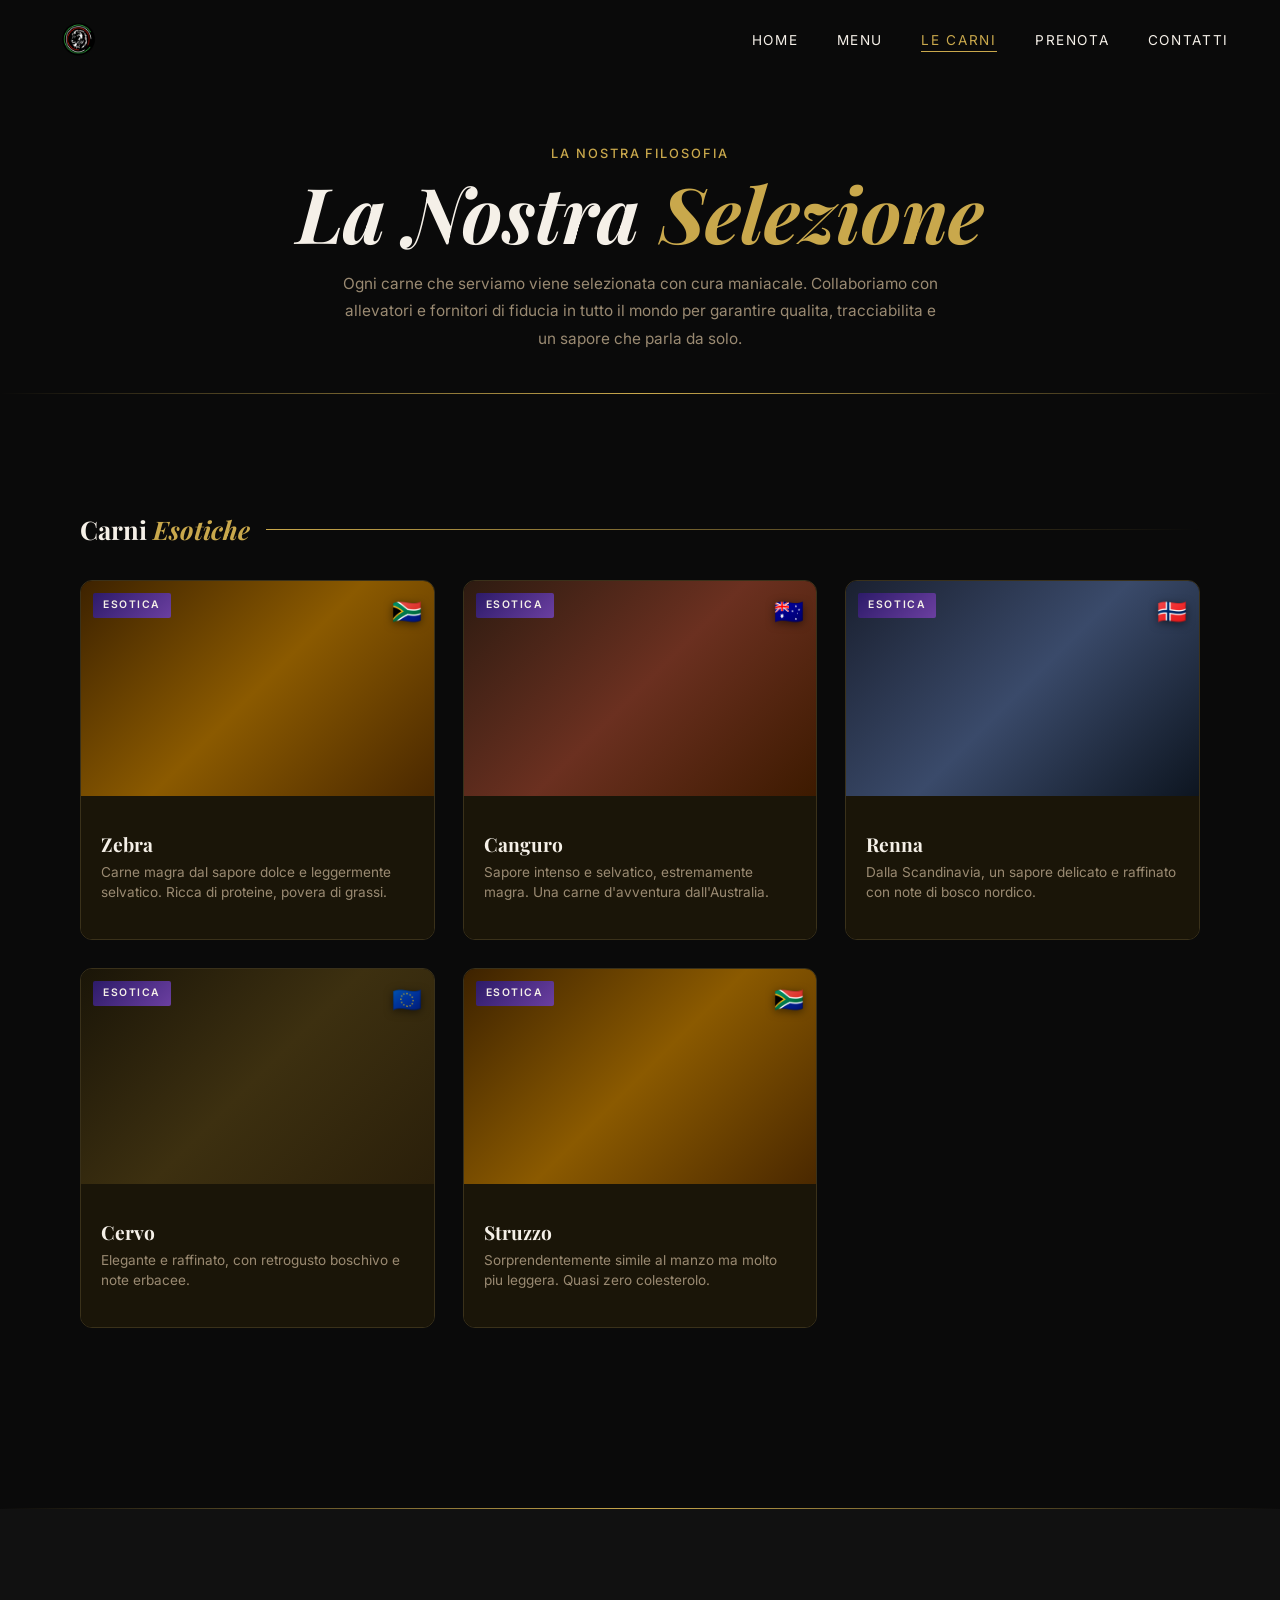
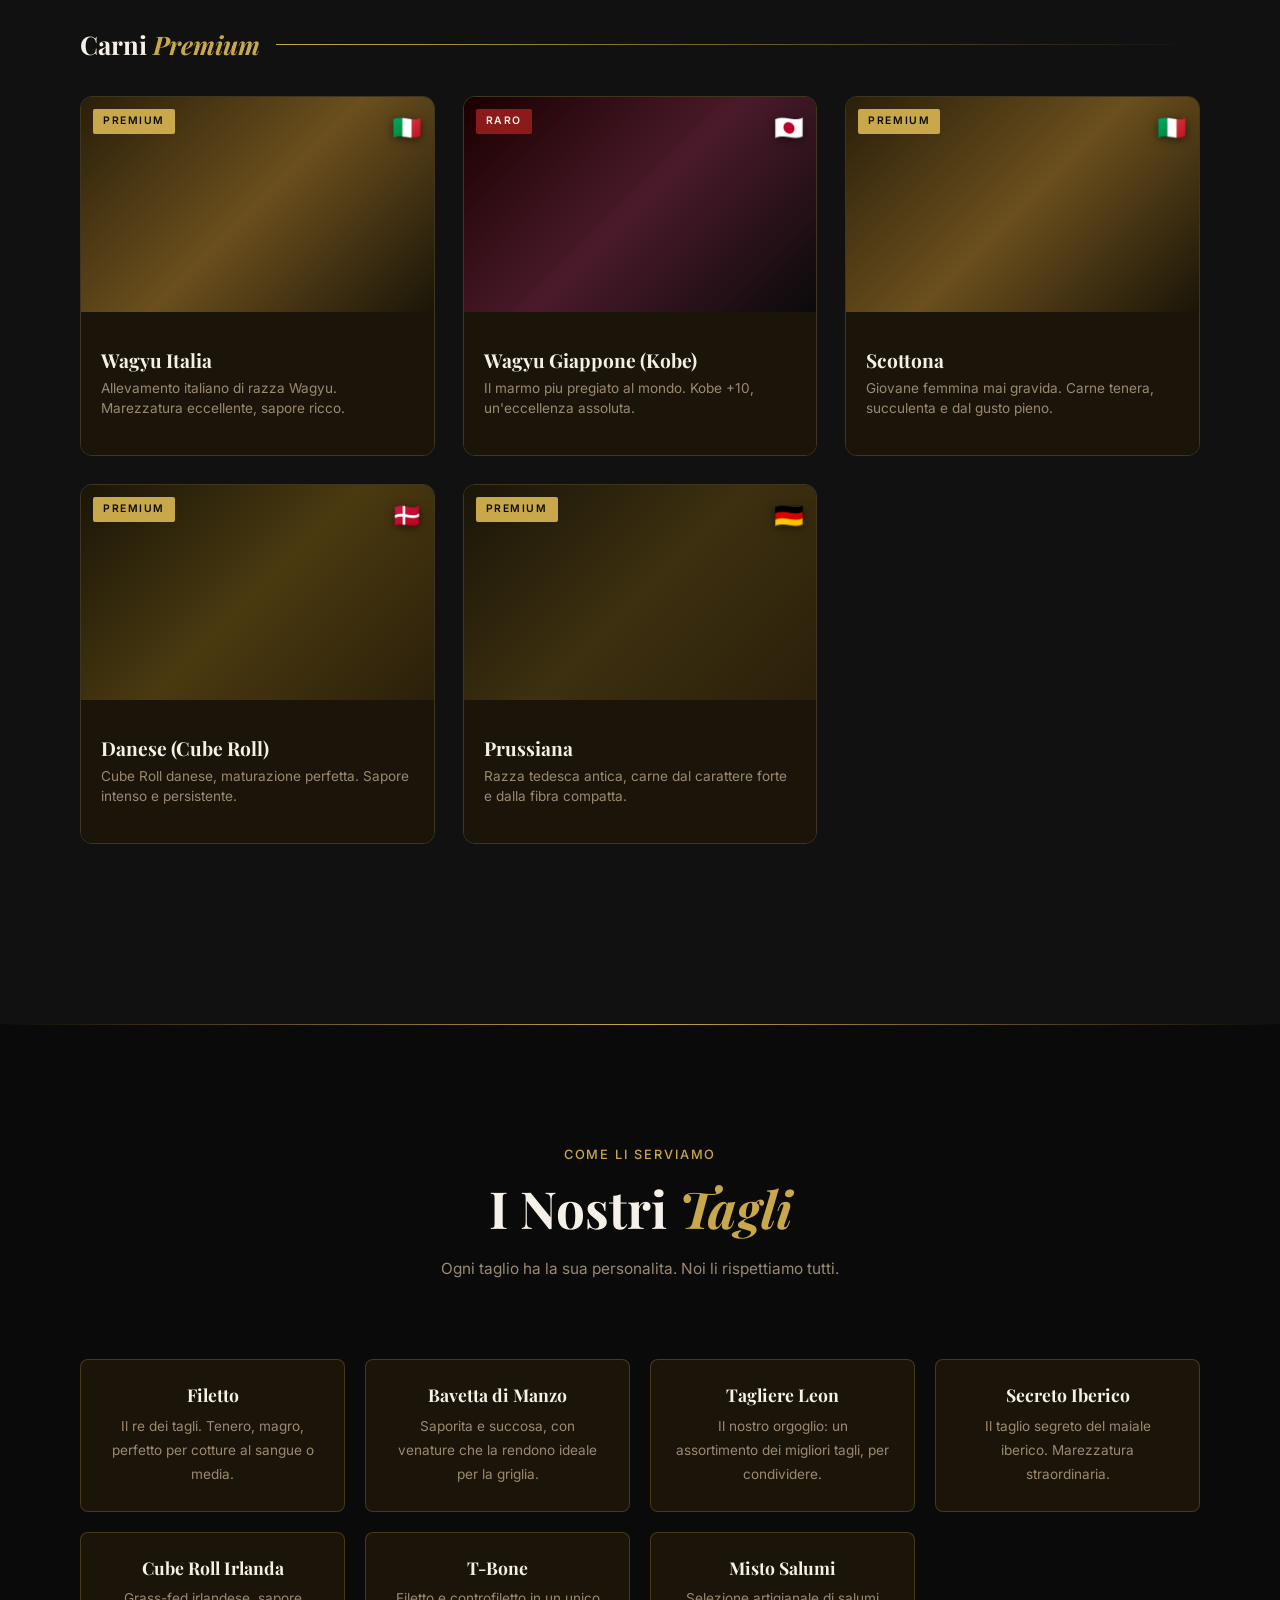
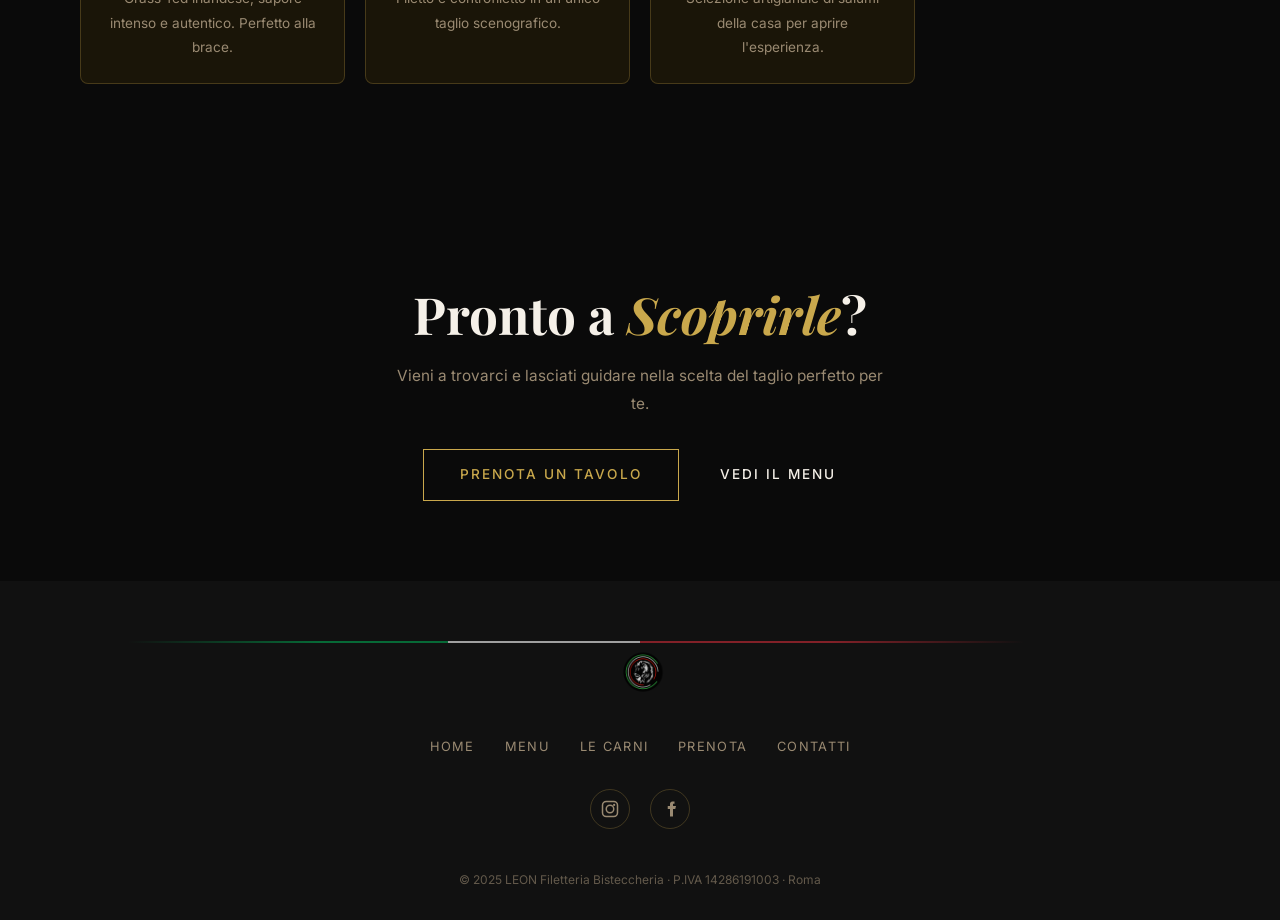
==== carni.html @ a66d1158 "LEON Filetteria Bisteccheria — sito web completo Tre pagine (home, menu, carni) con design cinematog" ====
<!DOCTYPE html>
<html lang="it">
<head>
  <meta charset="UTF-8">
  <meta name="viewport" content="width=device-width, initial-scale=1.0">
  <title>Le Nostre Carni — LEON Filetteria Bisteccheria | Roma</title>
  <meta name="description" content="Scopri la selezione di carni LEON: Wagyu Kobe, Zebra, Renna, Canguro, Cervo, Struzzo e tagli premium da tutto il mondo.">

  <meta property="og:title" content="Le Nostre Carni — LEON Filetteria Bisteccheria">
  <meta property="og:description" content="Carni esotiche e premium selezionate da ogni angolo del mondo. Wagyu, Zebra, Renna, Canguro e molto altro.">
  <meta property="og:type" content="website">

  <link rel="preconnect" href="https://fonts.googleapis.com">
  <link rel="preconnect" href="https://fonts.gstatic.com" crossorigin>
  <link href="https://fonts.googleapis.com/css2?family=Cormorant+Garamond:ital,wght@0,400;0,600;1,400;1,600&family=Inter:wght@300;400;500;600&family=Playfair+Display:ital,wght@0,400;0,700;1,400;1,700&display=swap" rel="stylesheet">

  <link href="https://unpkg.com/aos@2.3.1/dist/aos.css" rel="stylesheet">

  <link rel="stylesheet" href="css/global.css">
  <link rel="stylesheet" href="css/animations.css">
  <link rel="stylesheet" href="css/components.css">
  <link rel="stylesheet" href="css/carni.css">
</head>
<body>

  <!-- ========== NAVBAR ========== -->
  <nav class="navbar scrolled" role="navigation" aria-label="Navigazione principale">
    <div class="navbar-inner">
      <a href="index.html" class="navbar-logo" aria-label="LEON - Torna alla home">
        <img src="assets/logo.png" alt="LEON Filetteria Bisteccheria">
      </a>
      <ul class="nav-links">
        <li><a href="index.html">Home</a></li>
        <li><a href="menu.html">Menu</a></li>
        <li><a href="carni.html" class="active">Le Carni</a></li>
        <li><a href="index.html#prenota">Prenota</a></li>
        <li><a href="index.html#contatti">Contatti</a></li>
      </ul>
      <button class="hamburger" aria-label="Apri menu di navigazione" aria-expanded="false">
        <span></span><span></span><span></span>
      </button>
    </div>
  </nav>

  <div class="mobile-menu" aria-hidden="true">
    <a href="index.html">Home</a>
    <a href="menu.html">Menu</a>
    <a href="carni.html">Le Carni</a>
    <a href="index.html#prenota">Prenota</a>
    <a href="index.html#contatti">Contatti</a>
  </div>

  <!-- ========== HERO CARNI ========== -->
  <div class="carni-hero">
    <div class="embers-container" aria-hidden="true"></div>
    <div class="container" style="position: relative; z-index: 1;">
      <span class="label-upper" data-aos="fade-up">La nostra filosofia</span>
      <h1 data-aos="fade-up" data-aos-delay="100">La Nostra <em class="text-gold">Selezione</em></h1>
      <p data-aos="fade-up" data-aos-delay="200">
        Ogni carne che serviamo viene selezionata con cura maniacale.
        Collaboriamo con allevatori e fornitori di fiducia in tutto il mondo
        per garantire qualita, tracciabilita e un sapore che parla da solo.
      </p>
    </div>
  </div>

  <div class="separator"></div>

  <!-- ========== CARNI ESOTICHE ========== -->
  <section class="section">
    <div class="container">
      <div class="carni-category">
        <div class="carni-category-header" data-aos="fade-right">
          <h2>Carni <em class="text-gold text-italic">Esotiche</em></h2>
          <div class="carni-category-line"></div>
        </div>

        <div class="carni-grid">

          <!-- Zebra -->
          <div class="carne-card" data-origin="Africa" data-aos="fade-up" data-aos-delay="0">
            <div class="carne-card-inner">
              <div class="carne-card-front">
                <div class="carne-card-image">
                  <span class="badge badge-esotico">Esotica</span>
                  <span class="carne-card-flag">&#127487;&#127462;</span>
                </div>
                <div class="carne-card-info">
                  <h3>Zebra</h3>
                  <p>Carne magra dal sapore dolce e leggermente selvatico. Ricca di proteine, povera di grassi.</p>
                </div>
              </div>
              <div class="carne-card-back">
                <h4>Perche la scegliamo</h4>
                <p>La carne di Zebra e un'esperienza unica: tenerissima, dal profilo aromatico delicato con note che ricordano il manzo ma con un carattere tutto suo. Proviene da allevamenti sostenibili in Sud Africa.</p>
                <span class="flip-hint">Clicca per tornare</span>
              </div>
            </div>
          </div>

          <!-- Canguro -->
          <div class="carne-card" data-origin="Australia" data-aos="fade-up" data-aos-delay="100">
            <div class="carne-card-inner">
              <div class="carne-card-front">
                <div class="carne-card-image">
                  <span class="badge badge-esotico">Esotica</span>
                  <span class="carne-card-flag">&#127462;&#127482;</span>
                </div>
                <div class="carne-card-info">
                  <h3>Canguro</h3>
                  <p>Sapore intenso e selvatico, estremamente magra. Una carne d'avventura dall'Australia.</p>
                </div>
              </div>
              <div class="carne-card-back">
                <h4>Perche la scegliamo</h4>
                <p>Il canguro offre un sapore unico, robusto e terroso. Ricchissimo di ferro e quasi privo di grassi saturi. Ideale per chi cerca un'esperienza gastronomica fuori dall'ordinario.</p>
                <span class="flip-hint">Clicca per tornare</span>
              </div>
            </div>
          </div>

          <!-- Renna -->
          <div class="carne-card" data-origin="Scandinavia" data-aos="fade-up" data-aos-delay="200">
            <div class="carne-card-inner">
              <div class="carne-card-front">
                <div class="carne-card-image">
                  <span class="badge badge-esotico">Esotica</span>
                  <span class="carne-card-flag">&#127475;&#127476;</span>
                </div>
                <div class="carne-card-info">
                  <h3>Renna</h3>
                  <p>Dalla Scandinavia, un sapore delicato e raffinato con note di bosco nordico.</p>
                </div>
              </div>
              <div class="carne-card-back">
                <h4>Perche la scegliamo</h4>
                <p>La renna vive libera nelle vastita artiche. La sua carne e morbida, dal gusto fine e leggermente dolce. Un vero lusso scandinavo, ricco di Omega-3 e vitamina B12.</p>
                <span class="flip-hint">Clicca per tornare</span>
              </div>
            </div>
          </div>

          <!-- Cervo -->
          <div class="carne-card" data-origin="Europa" data-aos="fade-up" data-aos-delay="0">
            <div class="carne-card-inner">
              <div class="carne-card-front">
                <div class="carne-card-image">
                  <span class="badge badge-esotico">Esotica</span>
                  <span class="carne-card-flag">&#127466;&#127482;</span>
                </div>
                <div class="carne-card-info">
                  <h3>Cervo</h3>
                  <p>Elegante e raffinato, con retrogusto boschivo e note erbacee.</p>
                </div>
              </div>
              <div class="carne-card-back">
                <h4>Perche la scegliamo</h4>
                <p>Il cervo europeo offre una carne nobile e saporita, magra ma incredibilmente tenera se trattata con rispetto. Perfetta per chi ama i sapori autentici della natura.</p>
                <span class="flip-hint">Clicca per tornare</span>
              </div>
            </div>
          </div>

          <!-- Struzzo -->
          <div class="carne-card" data-origin="Africa" data-aos="fade-up" data-aos-delay="100">
            <div class="carne-card-inner">
              <div class="carne-card-front">
                <div class="carne-card-image">
                  <span class="badge badge-esotico">Esotica</span>
                  <span class="carne-card-flag">&#127487;&#127462;</span>
                </div>
                <div class="carne-card-info">
                  <h3>Struzzo</h3>
                  <p>Sorprendentemente simile al manzo ma molto piu leggera. Quasi zero colesterolo.</p>
                </div>
              </div>
              <div class="carne-card-back">
                <h4>Perche la scegliamo</h4>
                <p>Lo struzzo e la carne del futuro: altissimo contenuto proteico, bassissimo contenuto di grassi. Il sapore e morbido, avvolgente, e si presta a cotture rapide che ne esaltano la tenerezza.</p>
                <span class="flip-hint">Clicca per tornare</span>
              </div>
            </div>
          </div>

        </div>
      </div>
    </div>
  </section>

  <div class="separator"></div>

  <!-- ========== CARNI PREMIUM ========== -->
  <section class="section" style="background: var(--bg-secondary);">
    <div class="container">
      <div class="carni-category">
        <div class="carni-category-header" data-aos="fade-right">
          <h2>Carni <em class="text-gold text-italic">Premium</em></h2>
          <div class="carni-category-line"></div>
        </div>

        <div class="carni-grid">

          <!-- Wagyu Italia -->
          <div class="carne-card" data-origin="Italia" data-aos="fade-up" data-aos-delay="0">
            <div class="carne-card-inner">
              <div class="carne-card-front">
                <div class="carne-card-image">
                  <span class="badge badge-premium">Premium</span>
                  <span class="carne-card-flag">&#127470;&#127481;</span>
                </div>
                <div class="carne-card-info">
                  <h3>Wagyu Italia</h3>
                  <p>Allevamento italiano di razza Wagyu. Marezzatura eccellente, sapore ricco.</p>
                </div>
              </div>
              <div class="carne-card-back">
                <h4>Perche la scegliamo</h4>
                <p>Il Wagyu italiano unisce la genetica giapponese al terroir italiano. Il risultato e una carne dalla marezzatura splendida, sapore buroso e una tenerezza che si scioglie in bocca.</p>
                <span class="flip-hint">Clicca per tornare</span>
              </div>
            </div>
          </div>

          <!-- Wagyu Giappone -->
          <div class="carne-card" data-origin="Giappone" data-aos="fade-up" data-aos-delay="100">
            <div class="carne-card-inner">
              <div class="carne-card-front">
                <div class="carne-card-image">
                  <span class="badge badge-raro">Raro</span>
                  <span class="carne-card-flag">&#127471;&#127477;</span>
                </div>
                <div class="carne-card-info">
                  <h3>Wagyu Giappone (Kobe)</h3>
                  <p>Il marmo piu pregiato al mondo. Kobe +10, un'eccellenza assoluta.</p>
                </div>
              </div>
              <div class="carne-card-back">
                <h4>Perche la scegliamo</h4>
                <p>Il Wagyu di Kobe e leggenda. Ogni morso e un'esplosione di umami, con una texture che si dissolve al palato. Selezioniamo solo esemplari con grado di marezzatura +10, il massimo assoluto.</p>
                <span class="flip-hint">Clicca per tornare</span>
              </div>
            </div>
          </div>

          <!-- Scottona -->
          <div class="carne-card" data-origin="Italia" data-aos="fade-up" data-aos-delay="200">
            <div class="carne-card-inner">
              <div class="carne-card-front">
                <div class="carne-card-image">
                  <span class="badge badge-premium">Premium</span>
                  <span class="carne-card-flag">&#127470;&#127481;</span>
                </div>
                <div class="carne-card-info">
                  <h3>Scottona</h3>
                  <p>Giovane femmina mai gravida. Carne tenera, succulenta e dal gusto pieno.</p>
                </div>
              </div>
              <div class="carne-card-back">
                <h4>Perche la scegliamo</h4>
                <p>La scottona garantisce una marezzatura naturale e una tenerezza superiore. E il taglio perfetto per chi vuole il classico sapore italiano della carne alla brace, senza compromessi.</p>
                <span class="flip-hint">Clicca per tornare</span>
              </div>
            </div>
          </div>

          <!-- Danese Cube Roll -->
          <div class="carne-card" data-origin="Danimarca" data-aos="fade-up" data-aos-delay="0">
            <div class="carne-card-inner">
              <div class="carne-card-front">
                <div class="carne-card-image">
                  <span class="badge badge-premium">Premium</span>
                  <span class="carne-card-flag">&#127465;&#127472;</span>
                </div>
                <div class="carne-card-info">
                  <h3>Danese (Cube Roll)</h3>
                  <p>Cube Roll danese, maturazione perfetta. Sapore intenso e persistente.</p>
                </div>
              </div>
              <div class="carne-card-back">
                <h4>Perche la scegliamo</h4>
                <p>Il Cube Roll danese viene selezionato per la sua consistenza e sapore deciso. La maturazione controllata esalta le note burrose e il gusto pieno, ideale per la griglia.</p>
                <span class="flip-hint">Clicca per tornare</span>
              </div>
            </div>
          </div>

          <!-- Prussiana -->
          <div class="carne-card" data-origin="Europa" data-aos="fade-up" data-aos-delay="100">
            <div class="carne-card-inner">
              <div class="carne-card-front">
                <div class="carne-card-image">
                  <span class="badge badge-premium">Premium</span>
                  <span class="carne-card-flag">&#127465;&#127466;</span>
                </div>
                <div class="carne-card-info">
                  <h3>Prussiana</h3>
                  <p>Razza tedesca antica, carne dal carattere forte e dalla fibra compatta.</p>
                </div>
              </div>
              <div class="carne-card-back">
                <h4>Perche la scegliamo</h4>
                <p>La prussiana e una razza poco conosciuta ma straordinaria. Fibra compatta, sapore profondo e una resistenza alla cottura che permette di esaltarne ogni sfumatura sulla brace.</p>
                <span class="flip-hint">Clicca per tornare</span>
              </div>
            </div>
          </div>

        </div>
      </div>
    </div>
  </section>

  <div class="separator"></div>

  <!-- ========== I TAGLI ========== -->
  <section class="section">
    <div class="container">
      <div class="section-header">
        <span class="label-upper">Come li serviamo</span>
        <h2>I Nostri <em class="text-gold text-italic">Tagli</em></h2>
        <p>Ogni taglio ha la sua personalita. Noi li rispettiamo tutti.</p>
      </div>

      <div class="tagli-grid">
        <div class="taglio-card" data-aos="fade-up" data-aos-delay="0">
          <h3>Filetto</h3>
          <p>Il re dei tagli. Tenero, magro, perfetto per cotture al sangue o media.</p>
        </div>

        <div class="taglio-card" data-aos="fade-up" data-aos-delay="50">
          <h3>Bavetta di Manzo</h3>
          <p>Saporita e succosa, con venature che la rendono ideale per la griglia.</p>
        </div>

        <div class="taglio-card" data-aos="fade-up" data-aos-delay="100">
          <h3>Tagliere Leon</h3>
          <p>Il nostro orgoglio: un assortimento dei migliori tagli, per condividere.</p>
        </div>

        <div class="taglio-card" data-aos="fade-up" data-aos-delay="150">
          <h3>Secreto Iberico</h3>
          <p>Il taglio segreto del maiale iberico. Marezzatura straordinaria.</p>
        </div>

        <div class="taglio-card" data-aos="fade-up" data-aos-delay="200">
          <h3>Cube Roll Irlanda</h3>
          <p>Grass-fed irlandese, sapore intenso e autentico. Perfetto alla brace.</p>
        </div>

        <div class="taglio-card" data-aos="fade-up" data-aos-delay="250">
          <h3>T-Bone</h3>
          <p>Filetto e controfiletto in un unico taglio scenografico.</p>
        </div>

        <div class="taglio-card" data-aos="fade-up" data-aos-delay="300">
          <h3>Misto Salumi</h3>
          <p>Selezione artigianale di salumi della casa per aprire l'esperienza.</p>
        </div>
      </div>
    </div>
  </section>

  <!-- ========== CTA FINALE ========== -->
  <section class="section esperienza-section" style="padding: 80px 0;">
    <div class="container text-center">
      <h2 data-aos="fade-up">Pronto a <em class="text-gold text-italic">Scoprirle</em>?</h2>
      <p style="max-width: 500px; margin: 16px auto 32px;" data-aos="fade-up" data-aos-delay="100">
        Vieni a trovarci e lasciati guidare nella scelta del taglio perfetto per te.
      </p>
      <div data-aos="fade-up" data-aos-delay="200">
        <a href="index.html#prenota" class="btn btn-primary btn-fill-hover">Prenota un Tavolo</a>
        <a href="menu.html" class="btn btn-secondary link-underline" style="margin-left: 16px;">Vedi il Menu</a>
      </div>
    </div>
  </section>

  <!-- ========== FOOTER ========== -->
  <footer class="footer">
    <div class="tricolore-line"></div>
    <div class="container">
      <div class="footer-content">
        <a href="index.html" class="footer-logo" aria-label="LEON - Home">
          <img src="assets/logo.png" alt="LEON Filetteria Bisteccheria">
        </a>
        <ul class="footer-nav">
          <li><a href="index.html">Home</a></li>
          <li><a href="menu.html">Menu</a></li>
          <li><a href="carni.html">Le Carni</a></li>
          <li><a href="index.html#prenota">Prenota</a></li>
          <li><a href="index.html#contatti">Contatti</a></li>
        </ul>
        <div class="footer-social">
          <a href="#" aria-label="Instagram">
            <svg viewBox="0 0 24 24"><rect x="2" y="2" width="20" height="20" rx="5" fill="none" stroke="currentColor" stroke-width="2"/><circle cx="12" cy="12" r="5" fill="none" stroke="currentColor" stroke-width="2"/><circle cx="17.5" cy="6.5" r="1.5" fill="currentColor"/></svg>
          </a>
          <a href="#" aria-label="Facebook">
            <svg viewBox="0 0 24 24"><path d="M18 2H15C13.35 2 12 3.35 12 5V8H9V12H12V22H16V12H19L20 8H16V5.5C16 5.22 16.22 5 16.5 5H18V2Z" fill="currentColor"/></svg>
          </a>
        </div>
        <p class="footer-copy">&copy; 2025 LEON Filetteria Bisteccheria &middot; P.IVA 14286191003 &middot; Roma</p>
      </div>
    </div>
  </footer>

  <script src="https://unpkg.com/aos@2.3.1/dist/aos.js"></script>
  <script>AOS.init({ duration: 600, once: true, offset: 60 });</script>
  <script src="js/main.js"></script>
  <script src="js/animations.js"></script>

</body>
</html>
---- css/global.css ----
/* ============================================
   LEON — Filetteria Bisteccheria
   Global Styles: Reset, Variabili, Tipografia
   ============================================ */

/* --- Variabili CSS --- */
:root {
  --gold: #c9a84c;
  --gold-light: #e8c97a;
  --bg-primary: #0a0a0a;
  --bg-secondary: #111111;
  --bg-warm: #1a1508;
  --text-primary: #f5f0e8;
  --text-secondary: #9a8a72;
  --fire-red: #8b1a1a;
  --border-gold: rgba(201, 168, 76, 0.25);
  --green-tri: #00A550;
  --red-tri: #CE2B37;
  --font-display: 'Playfair Display', serif;
  --font-sub: 'Cormorant Garamond', serif;
  --font-body: 'Inter', sans-serif;
  --nav-height: 80px;
  --section-padding: clamp(60px, 10vw, 120px);
}

/* --- Reset --- */
*, *::before, *::after {
  margin: 0;
  padding: 0;
  box-sizing: border-box;
}

html {
  scroll-behavior: smooth;
  font-size: 16px;
  -webkit-text-size-adjust: 100%;
}

body {
  font-family: var(--font-body);
  background-color: var(--bg-primary);
  color: var(--text-primary);
  line-height: 1.6;
  overflow-x: hidden;
  -webkit-font-smoothing: antialiased;
  -moz-osx-font-smoothing: grayscale;
}

/* --- Scrollbar custom --- */
::-webkit-scrollbar {
  width: 6px;
}
::-webkit-scrollbar-track {
  background: var(--bg-primary);
}
::-webkit-scrollbar-thumb {
  background: var(--gold);
  border-radius: 3px;
}
::-webkit-scrollbar-thumb:hover {
  background: var(--gold-light);
}

/* Firefox */
* {
  scrollbar-width: thin;
  scrollbar-color: var(--gold) var(--bg-primary);
}

/* --- Selezione testo --- */
::selection {
  background: var(--gold);
  color: var(--bg-primary);
}
::-moz-selection {
  background: var(--gold);
  color: var(--bg-primary);
}

/* --- Focus visibile accessibile --- */
:focus-visible {
  outline: 2px solid var(--gold);
  outline-offset: 3px;
}

/* --- Tipografia --- */
h1, h2, h3, h4, h5, h6 {
  font-family: var(--font-display);
  font-weight: 700;
  color: var(--text-primary);
  line-height: 1.2;
}

h1 { font-size: clamp(2.5rem, 6vw, 5rem); }
h2 { font-size: clamp(2rem, 4vw, 3.5rem); }
h3 { font-size: clamp(1.5rem, 3vw, 2rem); }
h4 { font-size: clamp(1.2rem, 2vw, 1.5rem); }

p {
  font-family: var(--font-body);
  color: var(--text-secondary);
  line-height: 1.8;
  font-size: clamp(0.95rem, 1.2vw, 1.1rem);
}

/* --- Label maiuscoli --- */
.label-upper {
  font-family: var(--font-body);
  text-transform: uppercase;
  letter-spacing: 0.15em;
  font-size: 0.8rem;
  color: var(--gold);
  font-weight: 500;
}

/* --- Sottotitoli eleganti --- */
.subtitle-elegant {
  font-family: var(--font-sub);
  font-size: clamp(1.1rem, 2vw, 1.4rem);
  color: var(--text-secondary);
  font-style: italic;
  letter-spacing: 0.05em;
}

/* --- Link base --- */
a {
  color: var(--gold);
  text-decoration: none;
  transition: color 0.3s ease;
}
a:hover {
  color: var(--gold-light);
}

/* --- Immagini responsive --- */
img, video {
  max-width: 100%;
  height: auto;
  display: block;
}

/* --- Container --- */
.container {
  width: 100%;
  max-width: 1200px;
  margin: 0 auto;
  padding: 0 clamp(20px, 4vw, 40px);
}

.container-wide {
  width: 100%;
  max-width: 1400px;
  margin: 0 auto;
  padding: 0 clamp(20px, 4vw, 40px);
}

/* --- Sezioni --- */
.section {
  padding: var(--section-padding) 0;
  position: relative;
}

/* --- Separatore gold --- */
.separator {
  width: 100%;
  height: 1px;
  background: linear-gradient(90deg, transparent, var(--gold), transparent);
  margin: 0 auto;
}

.separator-short {
  width: 80px;
  height: 2px;
  background: var(--gold);
  margin: 20px auto;
}

/* --- Titolo di sezione con decorazione --- */
.section-header {
  text-align: center;
  margin-bottom: clamp(40px, 6vw, 80px);
}

.section-header .label-upper {
  margin-bottom: 12px;
  display: block;
}

.section-header h2 {
  margin-bottom: 16px;
}

.section-header p {
  max-width: 600px;
  margin: 0 auto;
}

/* --- Utilità --- */
.text-center { text-align: center; }
.text-gold { color: var(--gold); }
.text-italic { font-style: italic; }
.visually-hidden {
  position: absolute;
  width: 1px;
  height: 1px;
  padding: 0;
  margin: -1px;
  overflow: hidden;
  clip: rect(0, 0, 0, 0);
  border: 0;
}

/* --- Responsive base --- */
@media (max-width: 768px) {
  :root {
    --nav-height: 64px;
    --section-padding: clamp(40px, 8vw, 80px);
  }
}
---- css/animations.css ----
/* ============================================
   LEON — Animazioni e Keyframes
   ============================================ */

/* --- Loader iniziale --- */
.loader {
  position: fixed;
  top: 0;
  left: 0;
  width: 100%;
  height: 100%;
  background: var(--bg-primary);
  display: flex;
  align-items: center;
  justify-content: center;
  z-index: 10000;
  transition: opacity 0.6s ease, visibility 0.6s ease;
}

.loader.hidden {
  opacity: 0;
  visibility: hidden;
  pointer-events: none;
}

.loader-logo {
  width: 120px;
  height: 120px;
  animation: loaderPulse 1.5s ease-in-out infinite;
}

@keyframes loaderPulse {
  0%, 100% { opacity: 0.3; transform: scale(0.95); }
  50% { opacity: 1; transform: scale(1); }
}

/* --- Bordo gold pulsante --- */
@keyframes glowPulse {
  0%, 100% {
    box-shadow: 0 0 5px rgba(201, 168, 76, 0.3),
                0 0 15px rgba(201, 168, 76, 0.1);
  }
  50% {
    box-shadow: 0 0 15px rgba(201, 168, 76, 0.5),
                0 0 30px rgba(201, 168, 76, 0.2);
  }
}

.glow-gold {
  animation: glowPulse 3s ease-in-out infinite;
}

/* --- Scintille / braci --- */
.embers-container {
  position: absolute;
  top: 0;
  left: 0;
  width: 100%;
  height: 100%;
  overflow: hidden;
  pointer-events: none;
  z-index: 1;
}

.ember {
  position: absolute;
  bottom: -10px;
  width: 4px;
  height: 4px;
  border-radius: 50%;
  background: #e8731a;
  animation: floatUp var(--duration, 6s) var(--delay, 0s) infinite linear;
  opacity: 0;
}

.ember:nth-child(odd) {
  background: #c9a84c;
  width: 3px;
  height: 3px;
}

.ember:nth-child(3n) {
  background: #ff4500;
  width: 2px;
  height: 2px;
}

@keyframes floatUp {
  0% {
    opacity: 0;
    transform: translateY(0) translateX(0) scale(1);
  }
  10% {
    opacity: 0.8;
  }
  50% {
    opacity: 0.6;
  }
  100% {
    opacity: 0;
    transform: translateY(-100vh) translateX(var(--drift, 30px)) scale(0.3);
  }
}

/* --- Scroll indicator pulsante --- */
@keyframes scrollBounce {
  0%, 100% { transform: translateY(0); opacity: 1; }
  50% { transform: translateY(12px); opacity: 0.5; }
}

.scroll-indicator {
  position: absolute;
  bottom: 40px;
  left: 50%;
  transform: translateX(-50%);
  z-index: 3;
  animation: scrollBounce 2s ease-in-out infinite;
  cursor: pointer;
}

.scroll-indicator svg {
  width: 28px;
  height: 28px;
  stroke: var(--gold);
  stroke-width: 2;
  fill: none;
}

/* --- Badge pulsante --- */
@keyframes badgePulse {
  0%, 100% { box-shadow: 0 0 0 0 rgba(201, 168, 76, 0.4); }
  50% { box-shadow: 0 0 0 10px rgba(201, 168, 76, 0); }
}

.badge-pulse {
  animation: badgePulse 2s ease-in-out infinite;
}

/* --- Counter fade in --- */
@keyframes fadeInUp {
  from {
    opacity: 0;
    transform: translateY(30px);
  }
  to {
    opacity: 1;
    transform: translateY(0);
  }
}

.fade-in-up {
  animation: fadeInUp 0.8s ease forwards;
}

/* --- Hover fill button --- */
.btn-fill-hover {
  position: relative;
  overflow: hidden;
  z-index: 1;
}

.btn-fill-hover::after {
  content: '';
  position: absolute;
  top: 0;
  left: -100%;
  width: 100%;
  height: 100%;
  background: var(--gold);
  transition: left 0.4s ease;
  z-index: -1;
}

.btn-fill-hover:hover::after {
  left: 0;
}

.btn-fill-hover:hover {
  color: var(--bg-primary);
}

/* --- Underline animato --- */
.link-underline {
  position: relative;
  display: inline-block;
}

.link-underline::after {
  content: '';
  position: absolute;
  bottom: -2px;
  left: 0;
  width: 0;
  height: 1px;
  background: var(--gold);
  transition: width 0.4s ease;
}

.link-underline:hover::after {
  width: 100%;
}

/* --- Card flip --- */
.card-flip-container {
  perspective: 1000px;
  cursor: pointer;
}

.card-flip-inner {
  position: relative;
  width: 100%;
  height: 100%;
  transition: transform 0.7s cubic-bezier(0.4, 0, 0.2, 1);
  transform-style: preserve-3d;
}

.card-flip-container.flipped .card-flip-inner {
  transform: rotateY(180deg);
}

.card-flip-front,
.card-flip-back {
  position: absolute;
  width: 100%;
  height: 100%;
  backface-visibility: hidden;
  -webkit-backface-visibility: hidden;
  border-radius: 12px;
  overflow: hidden;
}

.card-flip-back {
  transform: rotateY(180deg);
}

/* --- AOS overrides per coerenza con palette --- */
[data-aos] {
  transition-timing-function: cubic-bezier(0.4, 0, 0.2, 1) !important;
}

/* --- Tricolore decorativo --- */
.tricolore-line {
  height: 2px;
  background: linear-gradient(90deg,
    transparent 10%,
    var(--green-tri) 25%,
    var(--green-tri) 35%,
    #fff 35%,
    #fff 50%,
    var(--red-tri) 50%,
    var(--red-tri) 65%,
    transparent 80%
  );
  opacity: 0.6;
}
---- css/components.css ----
/* ============================================
   LEON — Componenti: Navbar, Footer, Card,
   Bottoni, Form
   ============================================ */

/* --- NAVBAR --- */
.navbar {
  position: fixed;
  top: 0;
  left: 0;
  width: 100%;
  height: var(--nav-height);
  z-index: 1000;
  transition: all 0.4s ease;
  display: flex;
  align-items: center;
  padding: 0 clamp(20px, 4vw, 60px);
}

.navbar.scrolled {
  height: 60px;
  background: rgba(10, 10, 10, 0.85);
  backdrop-filter: blur(20px);
  -webkit-backdrop-filter: blur(20px);
  border-bottom: 1px solid var(--border-gold);
}

.navbar-inner {
  display: flex;
  align-items: center;
  justify-content: space-between;
  width: 100%;
  max-width: 1400px;
  margin: 0 auto;
}

.navbar-logo img {
  height: 50px;
  width: auto;
  transition: transform 0.3s ease, height 0.4s ease;
}

.navbar-logo:hover img {
  transform: rotate(3deg);
}

.navbar.scrolled .navbar-logo img {
  height: 40px;
}

.nav-links {
  display: flex;
  align-items: center;
  gap: clamp(20px, 3vw, 40px);
  list-style: none;
}

.nav-links a {
  font-family: var(--font-body);
  font-size: 0.85rem;
  text-transform: uppercase;
  letter-spacing: 0.12em;
  color: var(--text-primary);
  transition: color 0.3s ease;
  position: relative;
}

.nav-links a::after {
  content: '';
  position: absolute;
  bottom: -4px;
  left: 0;
  width: 0;
  height: 1px;
  background: var(--gold);
  transition: width 0.3s ease;
}

.nav-links a:hover,
.nav-links a.active {
  color: var(--gold);
}

.nav-links a:hover::after,
.nav-links a.active::after {
  width: 100%;
}

/* --- Hamburger mobile --- */
.hamburger {
  display: none;
  flex-direction: column;
  gap: 5px;
  cursor: pointer;
  background: none;
  border: none;
  padding: 8px;
  z-index: 1001;
}

.hamburger span {
  display: block;
  width: 24px;
  height: 2px;
  background: var(--text-primary);
  transition: all 0.3s ease;
  transform-origin: center;
}

.hamburger.active span:nth-child(1) {
  transform: rotate(45deg) translate(5px, 5px);
}

.hamburger.active span:nth-child(2) {
  opacity: 0;
}

.hamburger.active span:nth-child(3) {
  transform: rotate(-45deg) translate(5px, -5px);
}

/* Menu mobile */
.mobile-menu {
  display: none;
  position: fixed;
  top: 0;
  left: 0;
  width: 100%;
  height: 100vh;
  background: rgba(10, 10, 10, 0.97);
  backdrop-filter: blur(30px);
  z-index: 999;
  flex-direction: column;
  align-items: center;
  justify-content: center;
  gap: 32px;
  opacity: 0;
  visibility: hidden;
  transition: opacity 0.4s ease, visibility 0.4s ease;
}

.mobile-menu.open {
  display: flex;
  opacity: 1;
  visibility: visible;
}

.mobile-menu a {
  font-family: var(--font-display);
  font-size: 2rem;
  color: var(--text-primary);
  text-transform: uppercase;
  letter-spacing: 0.1em;
  transition: color 0.3s ease;
}

.mobile-menu a:hover {
  color: var(--gold);
}

@media (max-width: 768px) {
  .nav-links {
    display: none;
  }
  .hamburger {
    display: flex;
  }
}

/* --- BOTTONI --- */
.btn {
  display: inline-flex;
  align-items: center;
  justify-content: center;
  gap: 8px;
  font-family: var(--font-body);
  font-size: 0.85rem;
  text-transform: uppercase;
  letter-spacing: 0.15em;
  padding: 14px 36px;
  border-radius: 0;
  cursor: pointer;
  transition: all 0.4s ease;
  font-weight: 500;
  border: none;
}

.btn-primary {
  background: transparent;
  color: var(--gold);
  border: 1px solid var(--gold);
}

.btn-primary:hover {
  background: var(--gold);
  color: var(--bg-primary);
}

.btn-secondary {
  background: transparent;
  color: var(--text-primary);
  border: 1px solid transparent;
  padding: 14px 20px;
}

.btn-secondary:hover {
  color: var(--gold);
}

.btn-gold {
  background: var(--gold);
  color: var(--bg-primary);
  font-weight: 600;
}

.btn-gold:hover {
  background: var(--gold-light);
  transform: translateY(-2px);
  box-shadow: 0 8px 24px rgba(201, 168, 76, 0.3);
}

/* --- CARD generica --- */
.card {
  background: var(--bg-warm);
  border: 1px solid var(--border-gold);
  border-radius: 12px;
  overflow: hidden;
  transition: transform 0.4s ease, box-shadow 0.4s ease, border-color 0.4s ease;
}

.card:hover {
  transform: translateY(-8px);
  box-shadow: 0 20px 50px rgba(0, 0, 0, 0.4);
  border-color: var(--gold);
}

.card-image {
  width: 100%;
  aspect-ratio: 4/3;
  overflow: hidden;
}

.card-body {
  padding: clamp(16px, 3vw, 28px);
}

/* --- Badge --- */
.badge {
  display: inline-block;
  font-family: var(--font-body);
  font-size: 0.65rem;
  text-transform: uppercase;
  letter-spacing: 0.15em;
  padding: 4px 10px;
  border-radius: 2px;
  font-weight: 600;
}

.badge-raro {
  background: var(--fire-red);
  color: var(--text-primary);
}

.badge-premium {
  background: var(--gold);
  color: var(--bg-primary);
}

.badge-esotico {
  background: linear-gradient(135deg, #2d1b69, #6b3fa0);
  color: var(--text-primary);
}

.badge-classico {
  background: rgba(201, 168, 76, 0.2);
  color: var(--gold);
  border: 1px solid var(--border-gold);
}

.badge-spettacolare {
  background: linear-gradient(135deg, var(--fire-red), #b22222);
  color: var(--text-primary);
}

.badge-iberico {
  background: linear-gradient(135deg, #8b4513, #d2691e);
  color: var(--text-primary);
}

/* --- FORM --- */
.form-group {
  margin-bottom: 24px;
}

.form-group label {
  display: block;
  font-family: var(--font-body);
  font-size: 0.8rem;
  text-transform: uppercase;
  letter-spacing: 0.1em;
  color: var(--gold);
  margin-bottom: 8px;
}

.form-control {
  width: 100%;
  padding: 14px 18px;
  background: rgba(255, 255, 255, 0.03);
  border: 1px solid var(--border-gold);
  color: var(--text-primary);
  font-family: var(--font-body);
  font-size: 0.95rem;
  transition: border-color 0.3s ease, box-shadow 0.3s ease;
  border-radius: 0;
  outline: none;
}

.form-control::placeholder {
  color: rgba(154, 138, 114, 0.5);
}

.form-control:focus {
  border-color: var(--gold);
  box-shadow: 0 0 0 3px rgba(201, 168, 76, 0.1);
}

.form-control.error {
  border-color: var(--fire-red);
}

.form-error {
  color: #e74c3c;
  font-size: 0.8rem;
  margin-top: 6px;
  display: none;
}

.form-control.error + .form-error {
  display: block;
}

textarea.form-control {
  resize: vertical;
  min-height: 100px;
}

/* --- Toast notification --- */
.toast {
  position: fixed;
  bottom: 30px;
  right: 30px;
  background: var(--bg-warm);
  border: 1px solid var(--gold);
  color: var(--text-primary);
  padding: 18px 28px;
  border-radius: 8px;
  font-family: var(--font-body);
  font-size: 0.9rem;
  z-index: 9999;
  transform: translateY(100px);
  opacity: 0;
  transition: all 0.4s ease;
  box-shadow: 0 10px 40px rgba(0, 0, 0, 0.5);
}

.toast.show {
  transform: translateY(0);
  opacity: 1;
}

/* --- FOOTER --- */
.footer {
  background: var(--bg-secondary);
  padding: 60px 0 30px;
  position: relative;
}

.footer-content {
  display: flex;
  flex-direction: column;
  align-items: center;
  gap: 30px;
  text-align: center;
}

.footer-logo img {
  height: 60px;
  width: auto;
  opacity: 0.8;
  transition: opacity 0.3s ease;
}

.footer-logo:hover img {
  opacity: 1;
}

.footer-nav {
  display: flex;
  gap: 30px;
  list-style: none;
  flex-wrap: wrap;
  justify-content: center;
}

.footer-nav a {
  font-size: 0.8rem;
  text-transform: uppercase;
  letter-spacing: 0.1em;
  color: var(--text-secondary);
  transition: color 0.3s ease;
}

.footer-nav a:hover {
  color: var(--gold);
}

.footer-social {
  display: flex;
  gap: 20px;
}

.footer-social a {
  display: flex;
  align-items: center;
  justify-content: center;
  width: 40px;
  height: 40px;
  border: 1px solid var(--border-gold);
  border-radius: 50%;
  color: var(--text-secondary);
  transition: all 0.3s ease;
}

.footer-social a:hover {
  border-color: var(--gold);
  color: var(--gold);
  transform: translateY(-2px);
}

.footer-social svg {
  width: 18px;
  height: 18px;
  fill: currentColor;
}

.footer-copy {
  font-size: 0.75rem;
  color: var(--text-secondary);
  opacity: 0.6;
  margin-top: 10px;
}

@media (max-width: 768px) {
  .footer-nav {
    gap: 16px;
  }
}
---- css/carni.css ----
/* ============================================
   LEON — Pagina Carni
   ============================================ */

/* --- Hero carni --- */
.carni-hero {
  padding-top: calc(var(--nav-height) + 60px);
  padding-bottom: 40px;
  text-align: center;
  background: var(--bg-primary);
  position: relative;
  overflow: hidden;
}

.carni-hero h1 {
  font-family: var(--font-display);
  font-style: italic;
  margin-bottom: 12px;
}

.carni-hero p {
  max-width: 600px;
  margin: 0 auto;
}

/* --- Categoria carni --- */
.carni-category {
  margin-bottom: 60px;
}

.carni-category-header {
  display: flex;
  align-items: center;
  gap: 16px;
  margin-bottom: 36px;
}

.carni-category-line {
  flex: 1;
  height: 1px;
  background: linear-gradient(90deg, var(--gold), transparent);
}

.carni-category-header h2 {
  font-family: var(--font-display);
  font-size: 1.6rem;
  white-space: nowrap;
}

/* --- Grid carni --- */
.carni-grid {
  display: grid;
  grid-template-columns: repeat(auto-fill, minmax(280px, 1fr));
  gap: 28px;
}

/* --- Card carne con flip --- */
.carne-card {
  height: 360px;
  perspective: 1000px;
  cursor: pointer;
}

.carne-card-inner {
  position: relative;
  width: 100%;
  height: 100%;
  transition: transform 0.7s cubic-bezier(0.4, 0, 0.2, 1);
  transform-style: preserve-3d;
}

.carne-card.flipped .carne-card-inner {
  transform: rotateY(180deg);
}

.carne-card-front,
.carne-card-back {
  position: absolute;
  width: 100%;
  height: 100%;
  backface-visibility: hidden;
  -webkit-backface-visibility: hidden;
  border-radius: 12px;
  border: 1px solid var(--border-gold);
  overflow: hidden;
  transition: border-color 0.3s ease;
}

.carne-card:hover .carne-card-front {
  border-color: var(--gold);
}

.carne-card-back {
  transform: rotateY(180deg);
  background: var(--bg-warm);
  display: flex;
  flex-direction: column;
  justify-content: center;
  padding: 28px;
  border-color: var(--gold);
}

/* Fronte — immagine e info base */
.carne-card-image {
  width: 100%;
  height: 60%;
  position: relative;
}

/* Gradient placeholder diversi per tipo */
.carne-card[data-origin="Africa"] .carne-card-image {
  background: linear-gradient(135deg, #3d2200, #8b5a00, #4a2800);
}
.carne-card[data-origin="Australia"] .carne-card-image {
  background: linear-gradient(135deg, #2d1b11, #6b3020, #3d1a00);
}
.carne-card[data-origin="Scandinavia"] .carne-card-image {
  background: linear-gradient(135deg, #1a2030, #3a4a6a, #0d1520);
}
.carne-card[data-origin="Europa"] .carne-card-image {
  background: linear-gradient(135deg, #1a1508, #3d3010, #2a1f0a);
}
.carne-card[data-origin="Italia"] .carne-card-image {
  background: linear-gradient(135deg, #2a1f0a, #6b4f1d, #1a1508);
}
.carne-card[data-origin="Giappone"] .carne-card-image {
  background: linear-gradient(135deg, #1a0000, #4a1a2a, #0a0a0a);
}
.carne-card[data-origin="Danimarca"] .carne-card-image {
  background: linear-gradient(135deg, #1a1508, #4a3a10, #2a1f0a);
}
.carne-card[data-origin="Irlanda"] .carne-card-image {
  background: linear-gradient(135deg, #0a1a0a, #1a3a1a, #0a100a);
}
.carne-card[data-origin="Spagna"] .carne-card-image {
  background: linear-gradient(135deg, #3d1a00, #8b3a00, #2a1000);
}

.carne-card-image .badge {
  position: absolute;
  top: 12px;
  left: 12px;
}

.carne-card-flag {
  position: absolute;
  top: 12px;
  right: 12px;
  font-size: 1.5rem;
  filter: drop-shadow(0 2px 4px rgba(0,0,0,0.5));
}

.carne-card-info {
  padding: 20px;
  background: var(--bg-warm);
  height: 40%;
  display: flex;
  flex-direction: column;
  justify-content: center;
}

.carne-card-info h3 {
  font-family: var(--font-display);
  font-size: 1.2rem;
  margin-bottom: 6px;
}

.carne-card-info p {
  font-size: 0.85rem;
  color: var(--text-secondary);
  line-height: 1.5;
  display: -webkit-box;
  -webkit-line-clamp: 2;
  -webkit-box-orient: vertical;
  overflow: hidden;
}

/* Retro — perché la scegliamo */
.carne-card-back h4 {
  font-family: var(--font-display);
  font-size: 1.1rem;
  color: var(--gold);
  margin-bottom: 16px;
}

.carne-card-back p {
  font-size: 0.9rem;
  color: var(--text-secondary);
  line-height: 1.7;
  margin-bottom: 16px;
}

.carne-card-back .flip-hint {
  font-size: 0.75rem;
  color: var(--text-secondary);
  opacity: 0.5;
  text-align: center;
  margin-top: auto;
}

/* Hint al fronte per indicare l'interattività */
.carne-card-front::after {
  content: 'Clicca per scoprire di più';
  position: absolute;
  bottom: 0;
  left: 0;
  right: 0;
  padding: 8px;
  text-align: center;
  font-size: 0.7rem;
  color: var(--gold);
  opacity: 0;
  transition: opacity 0.3s ease;
  background: linear-gradient(to top, rgba(10,10,10,0.8), transparent);
}

.carne-card:hover .carne-card-front::after {
  opacity: 1;
}

/* --- Sezione tagli --- */
.tagli-grid {
  display: grid;
  grid-template-columns: repeat(auto-fill, minmax(240px, 1fr));
  gap: 20px;
}

.taglio-card {
  background: var(--bg-warm);
  border: 1px solid var(--border-gold);
  border-radius: 8px;
  padding: 24px;
  text-align: center;
  transition: all 0.3s ease;
}

.taglio-card:hover {
  transform: translateY(-4px);
  border-color: var(--gold);
  box-shadow: 0 12px 30px rgba(0, 0, 0, 0.3);
}

.taglio-card h3 {
  font-family: var(--font-display);
  font-size: 1.1rem;
  margin-bottom: 8px;
}

.taglio-card p {
  font-size: 0.85rem;
  color: var(--text-secondary);
}

@media (max-width: 768px) {
  .carni-grid {
    grid-template-columns: 1fr;
  }
  .carne-card {
    height: 340px;
  }
}
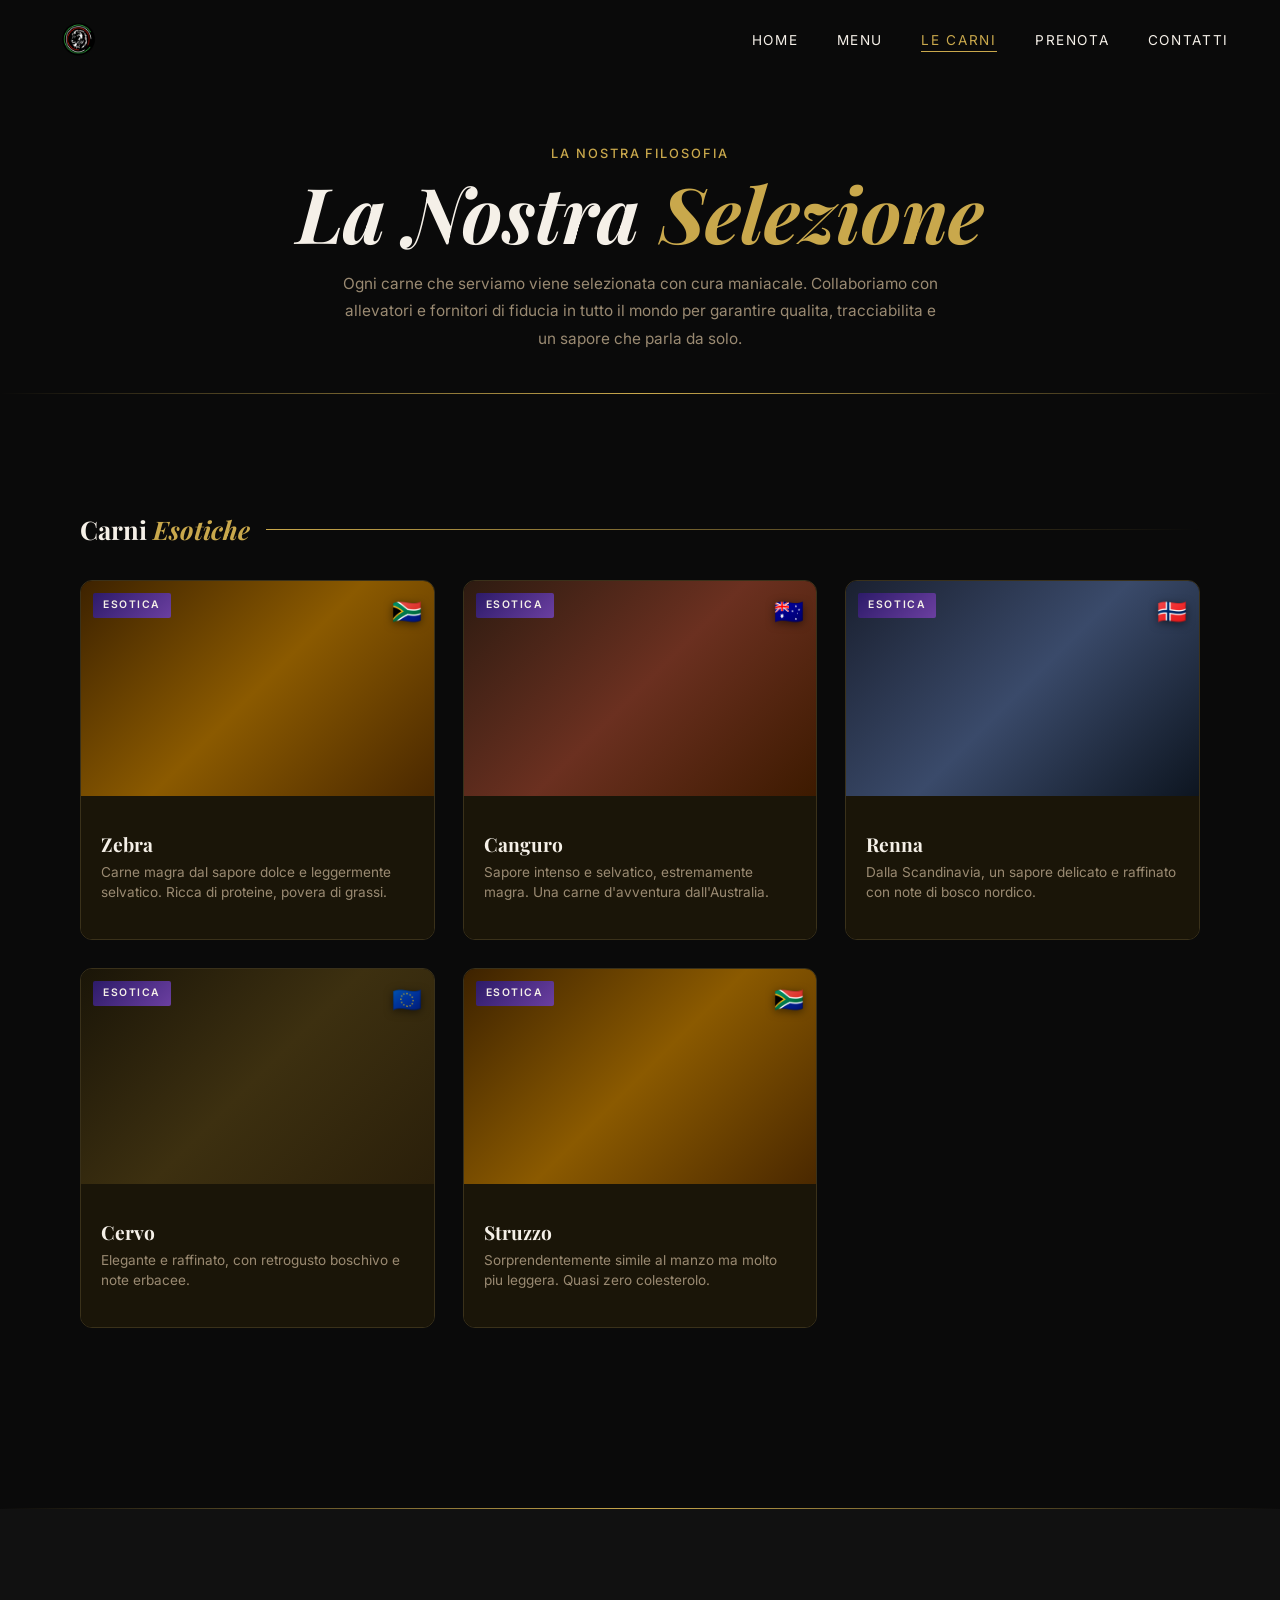
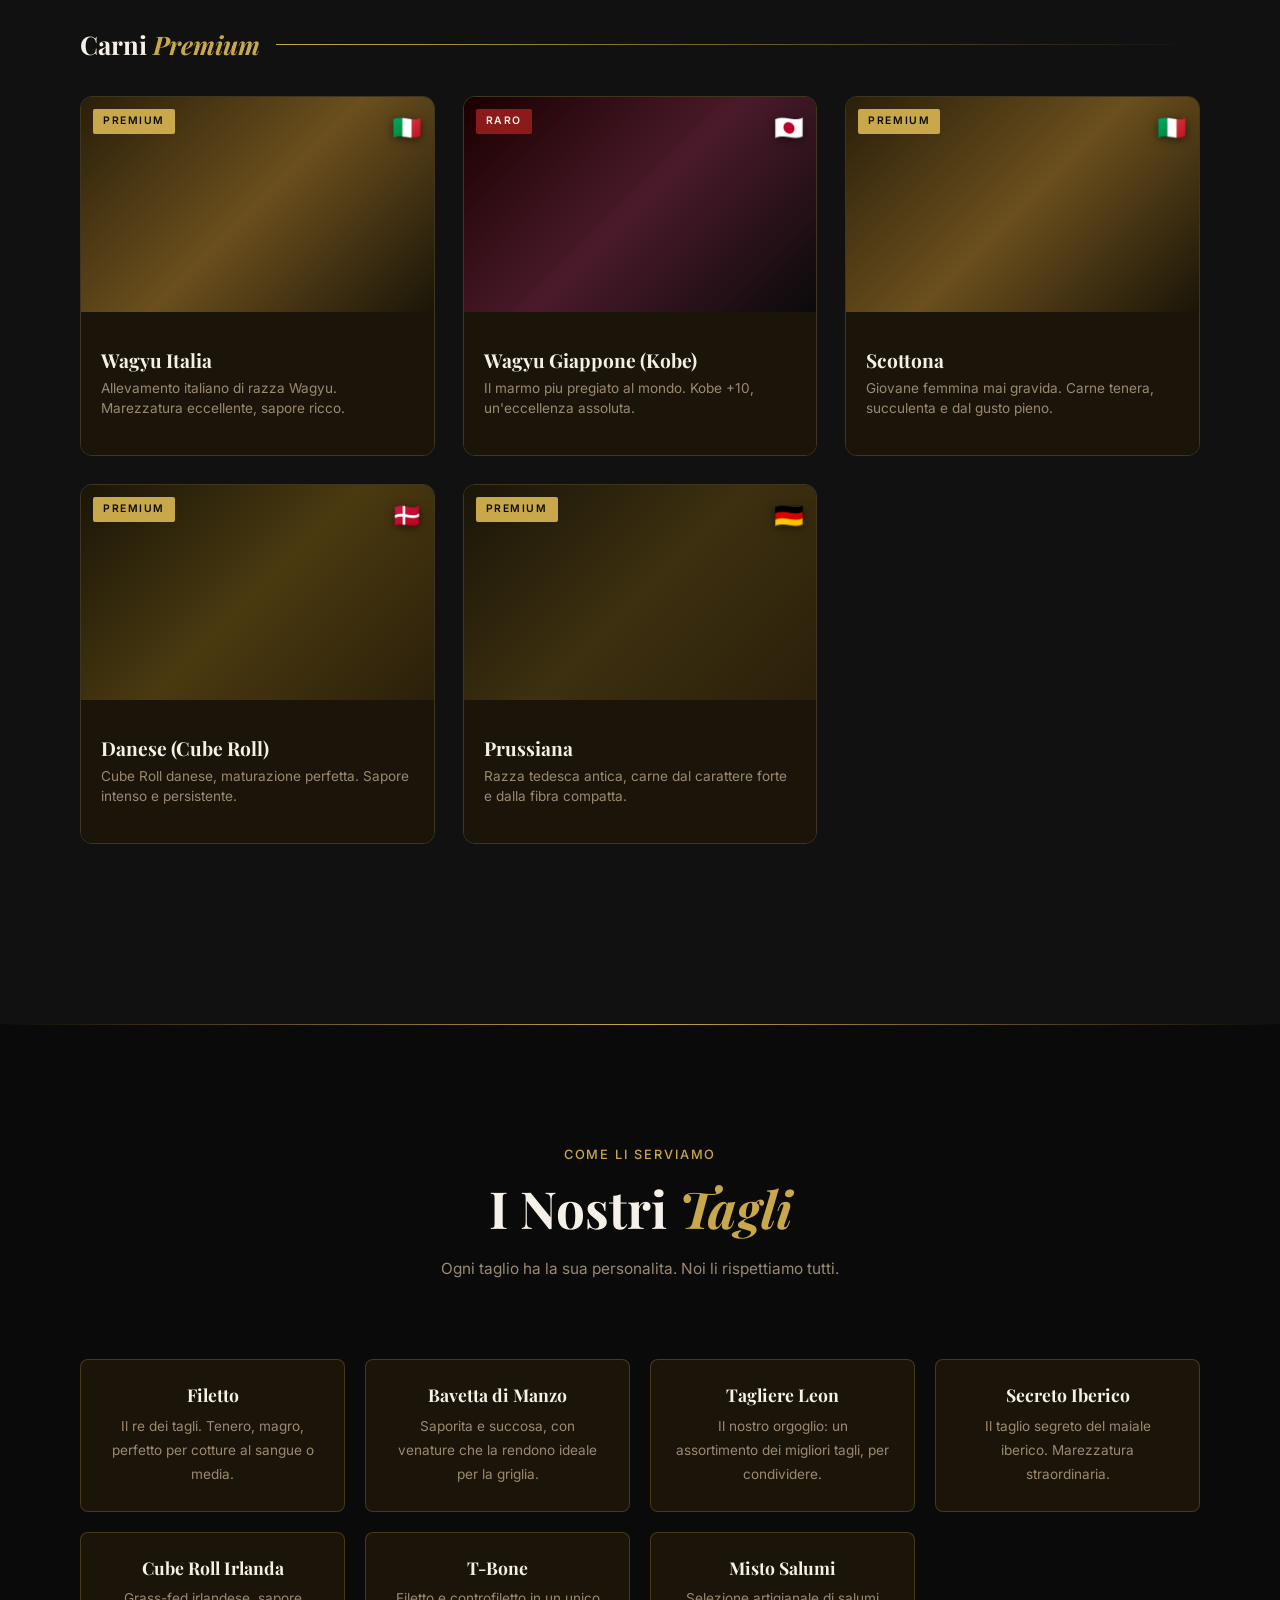
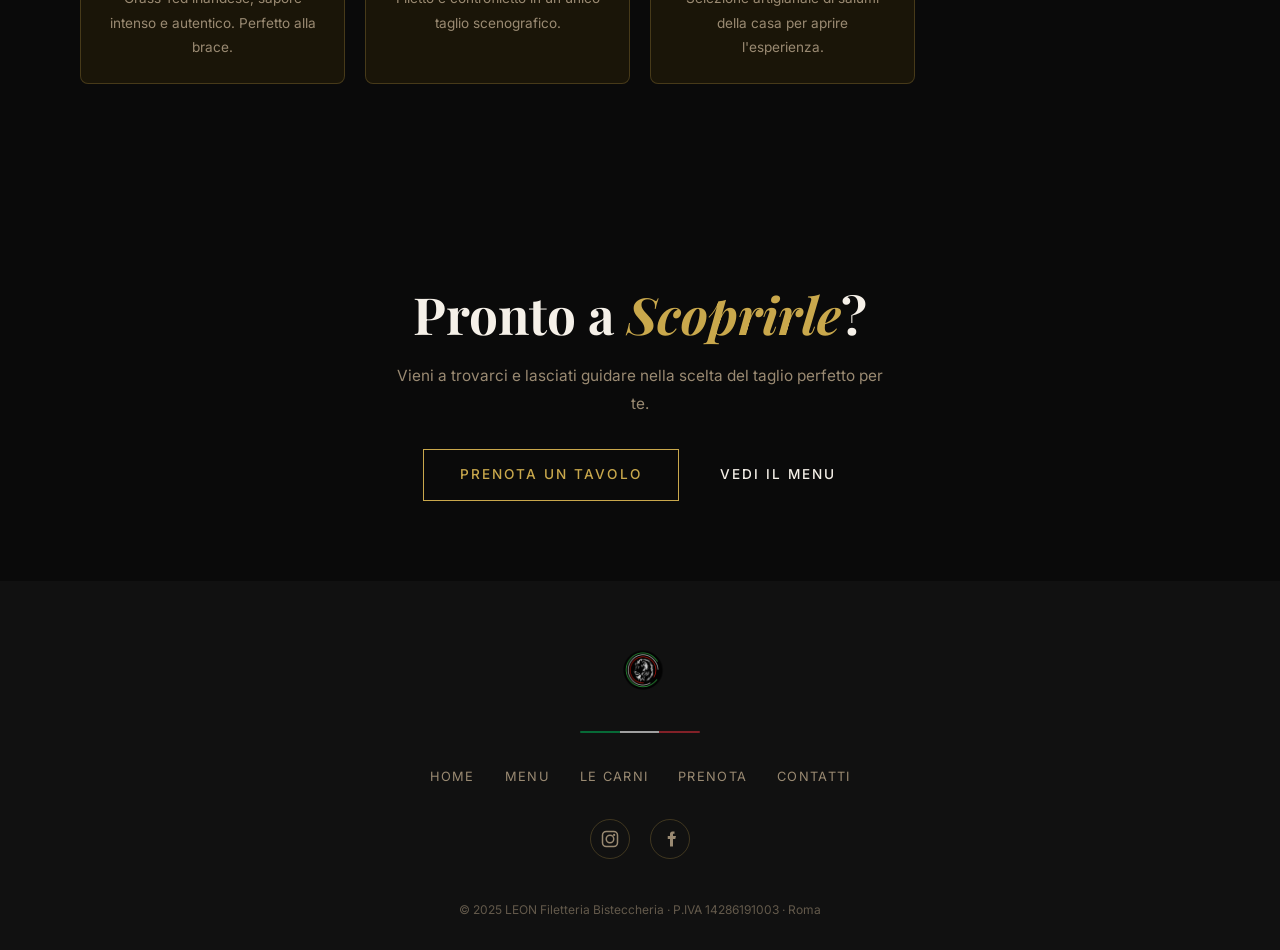
==== commit 8fce139b: "fix: centra tricolore sotto il logo nel footer Spostata dentro footer-content (flexbox centrato) e r" ====
--- a/carni.html
+++ b/carni.html
@@ -376,12 +376,12 @@
 
   <!-- ========== FOOTER ========== -->
   <footer class="footer">
-    <div class="tricolore-line"></div>
     <div class="container">
       <div class="footer-content">
         <a href="index.html" class="footer-logo" aria-label="LEON - Home">
           <img src="assets/logo.png" alt="LEON Filetteria Bisteccheria">
         </a>
+        <div class="tricolore-line"></div>
         <ul class="footer-nav">
           <li><a href="index.html">Home</a></li>
           <li><a href="menu.html">Menu</a></li>
--- a/css/animations.css
+++ b/css/animations.css
@@ -240,16 +240,16 @@
 
 /* --- Tricolore decorativo --- */
 .tricolore-line {
+  width: 120px;
   height: 2px;
   background: linear-gradient(90deg,
-    transparent 10%,
-    var(--green-tri) 25%,
-    var(--green-tri) 35%,
-    #fff 35%,
-    #fff 50%,
-    var(--red-tri) 50%,
-    var(--red-tri) 65%,
-    transparent 80%
+    var(--green-tri) 0%,
+    var(--green-tri) 33%,
+    #fff 33%,
+    #fff 66%,
+    var(--red-tri) 66%,
+    var(--red-tri) 100%
   );
   opacity: 0.6;
-}
+  border-radius: 1px;
+}
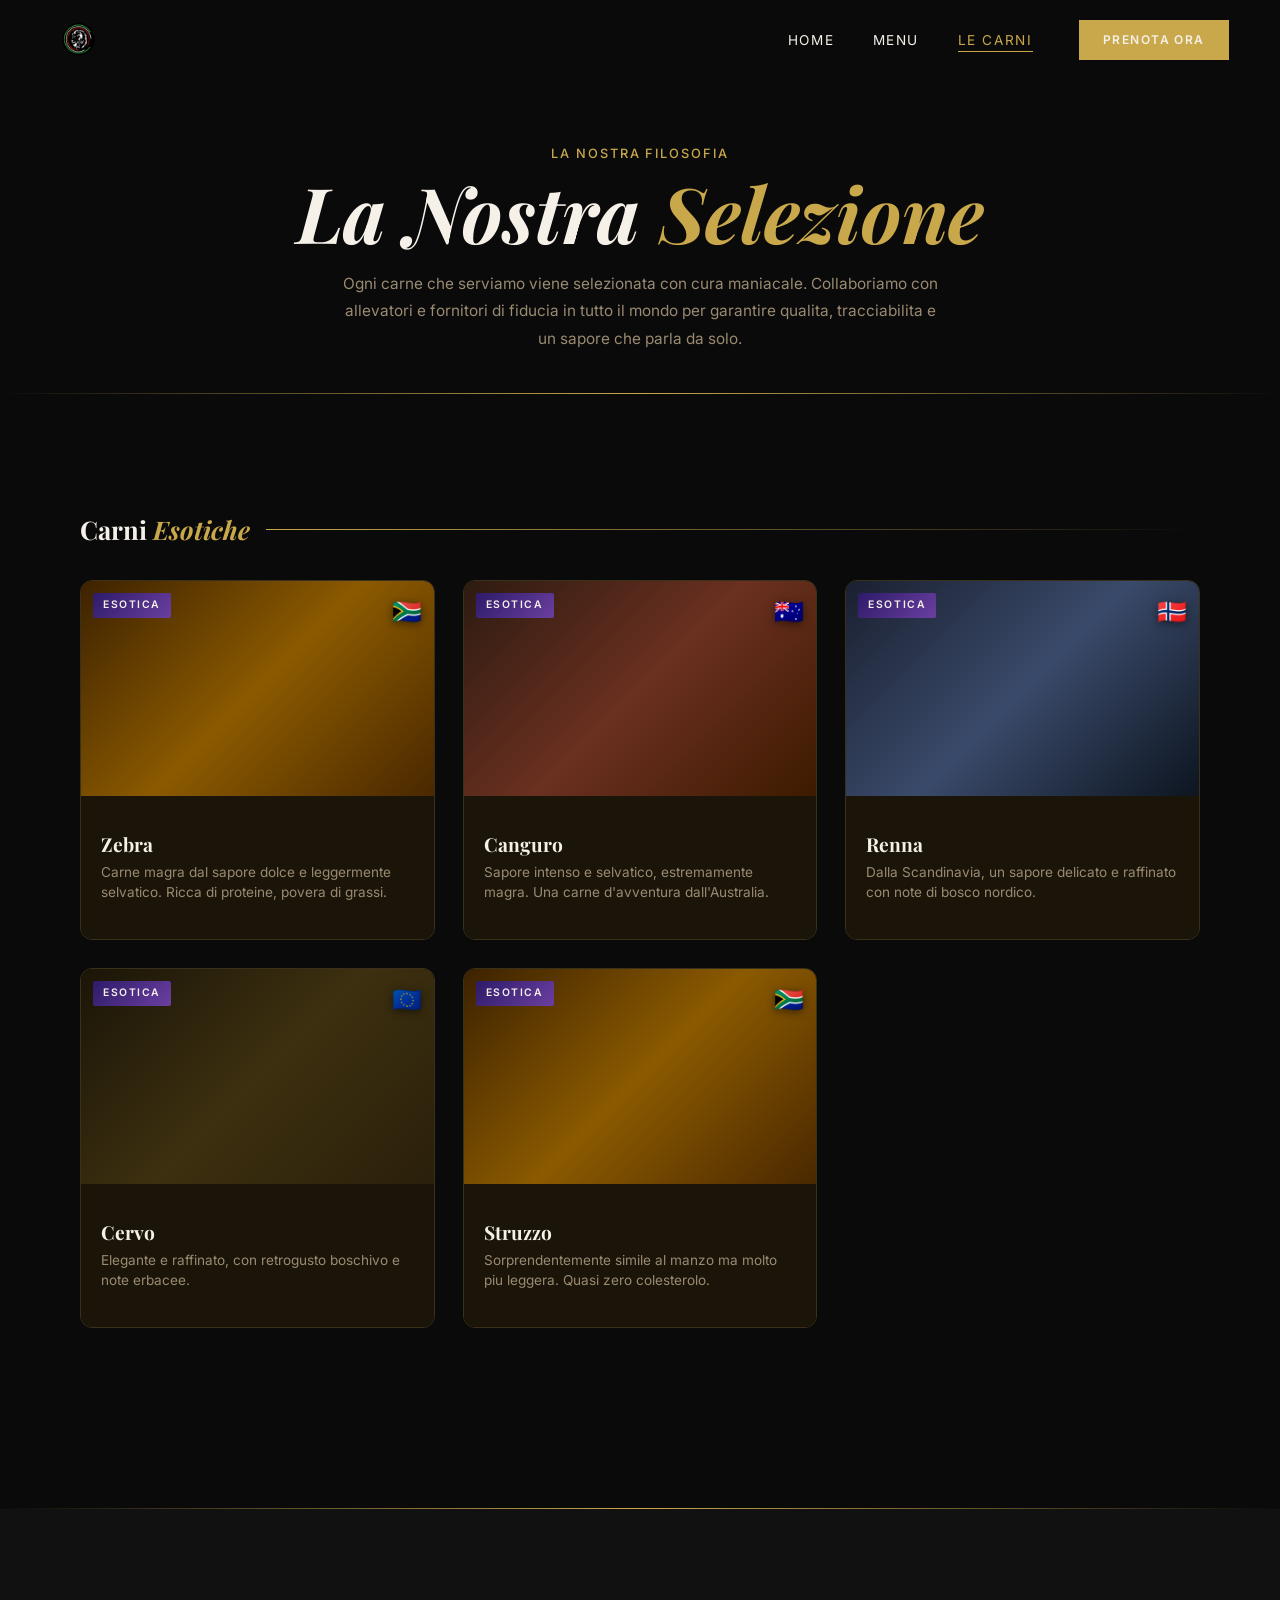
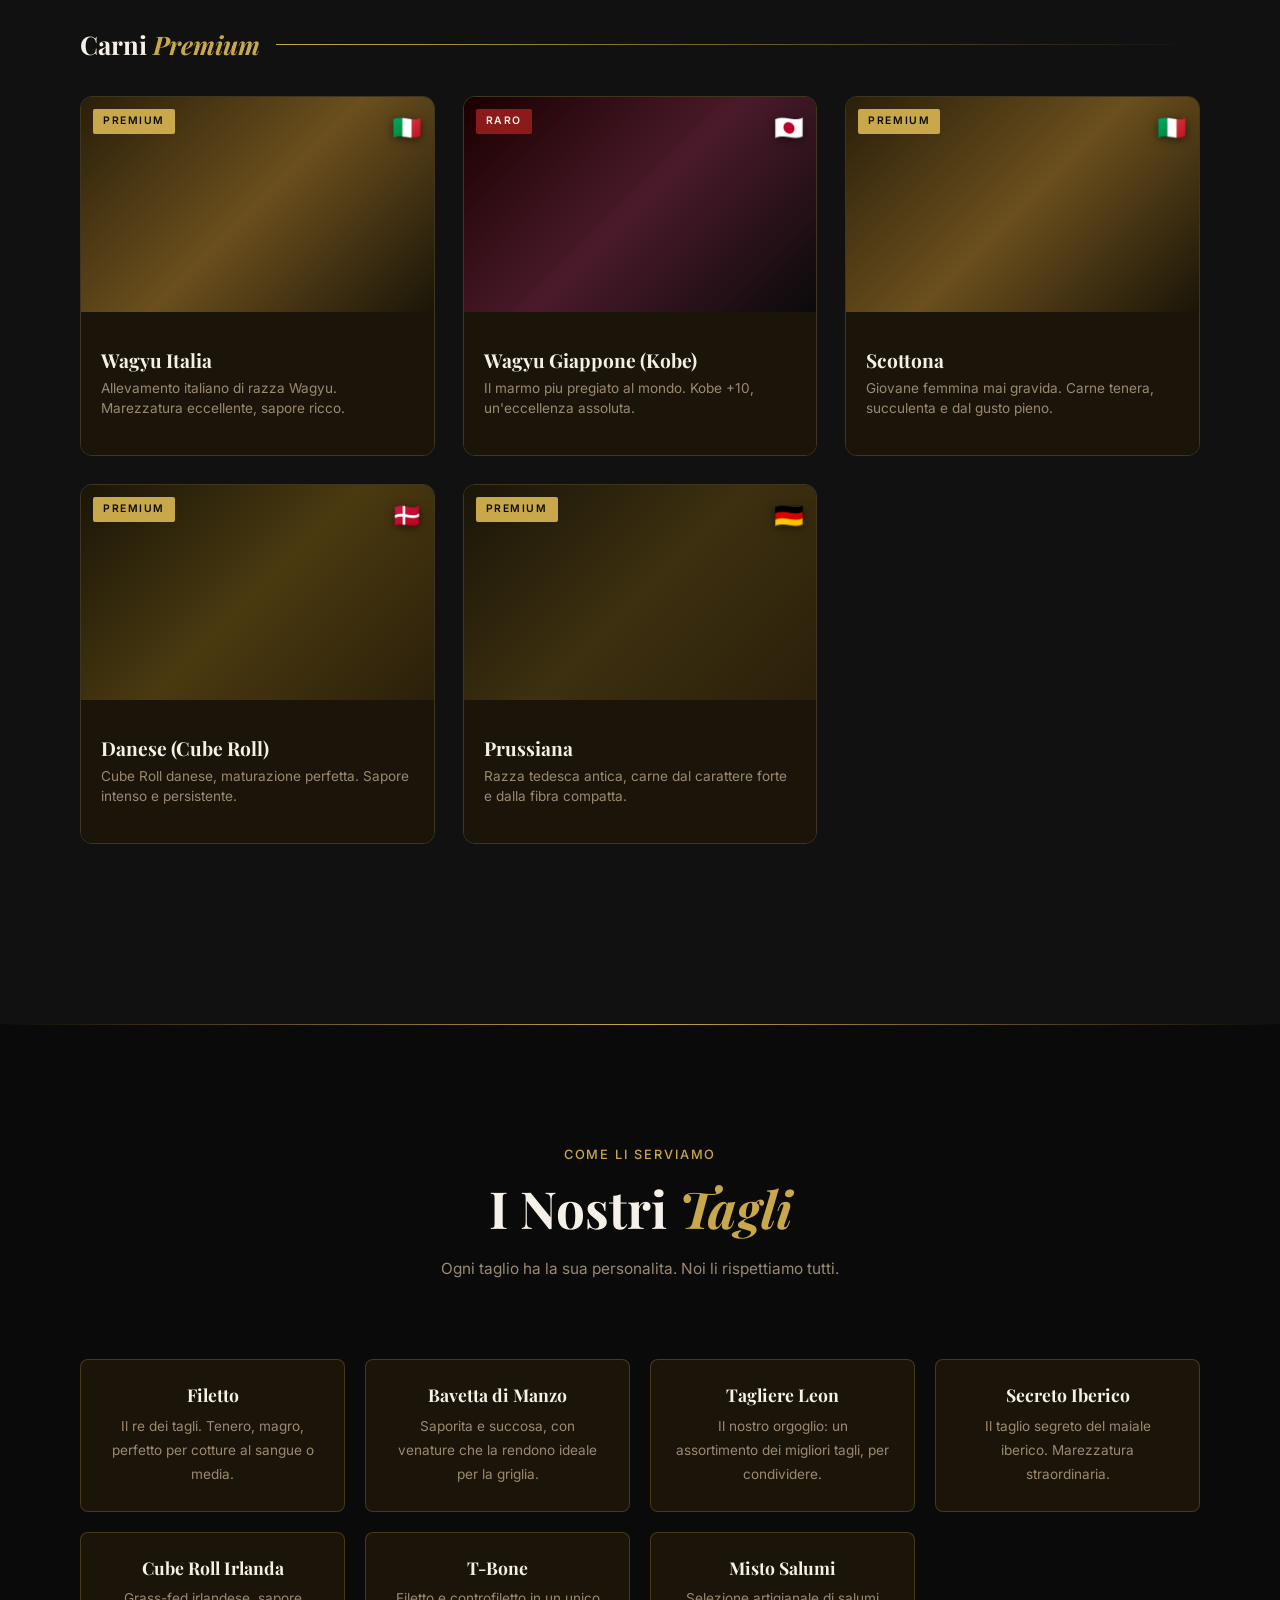
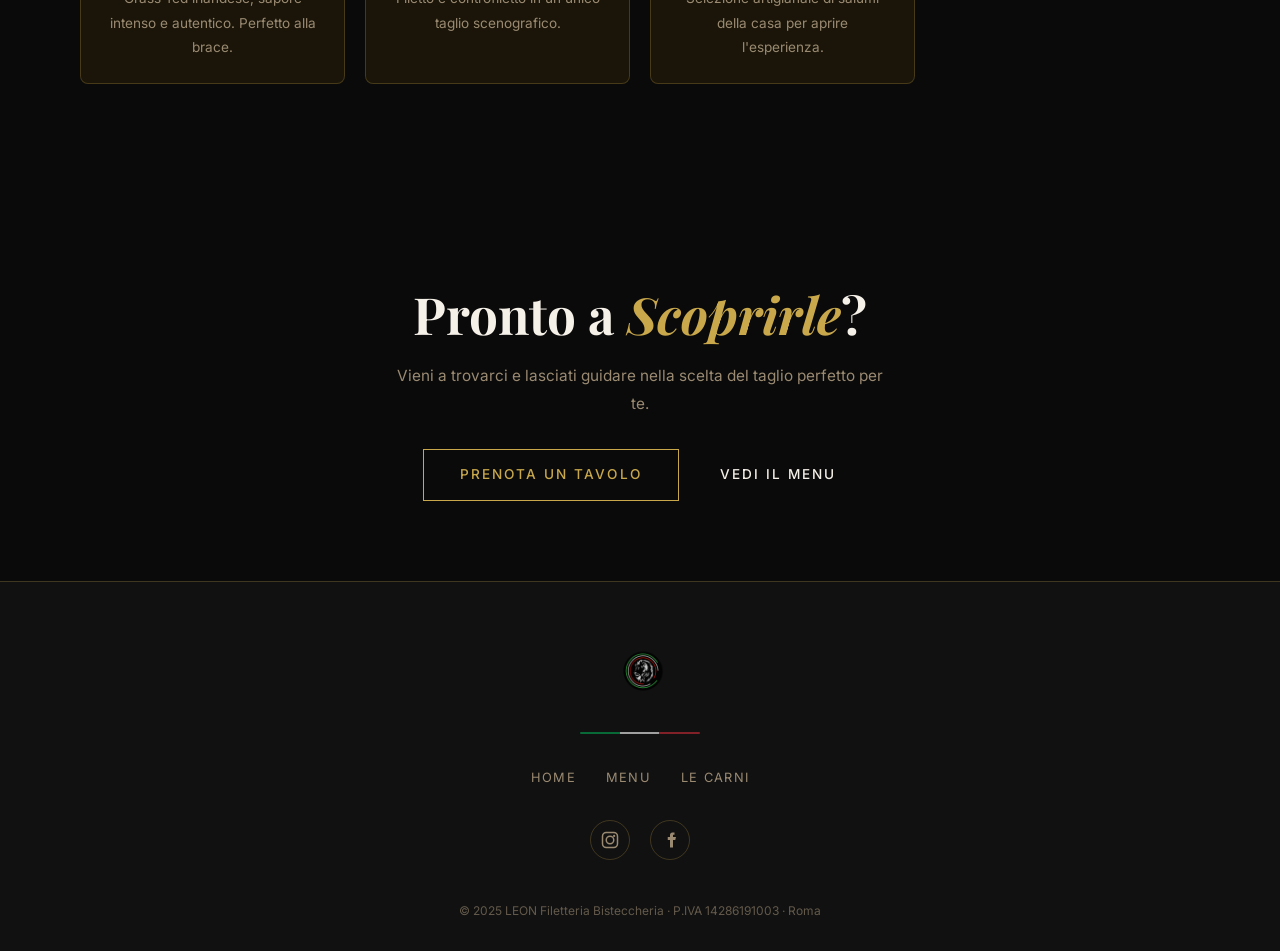
==== commit f4c0eed7: "fix: statement section, hero unificato, mobile centrato, navbar Prenota Ora - Rimossa decorazione di" ====
--- a/carni.html
+++ b/carni.html
@@ -33,8 +33,7 @@
         <li><a href="index.html">Home</a></li>
         <li><a href="menu.html">Menu</a></li>
         <li><a href="carni.html" class="active">Le Carni</a></li>
-        <li><a href="index.html#prenota">Prenota</a></li>
-        <li><a href="index.html#contatti">Contatti</a></li>
+        <li><a href="#" class="btn btn-gold btn-prenota-nav" onclick="openDishBooking(); return false;">Prenota Ora</a></li>
       </ul>
       <button class="hamburger" aria-label="Apri menu di navigazione" aria-expanded="false">
         <span></span><span></span><span></span>
@@ -46,8 +45,11 @@
     <a href="index.html">Home</a>
     <a href="menu.html">Menu</a>
     <a href="carni.html">Le Carni</a>
-    <a href="index.html#prenota">Prenota</a>
-    <a href="index.html#contatti">Contatti</a>
+  </div>
+
+  <!-- Mobile sticky Prenota button -->
+  <div class="mobile-prenota-bar">
+    <a href="#" class="btn btn-gold mobile-prenota-btn" onclick="openDishBooking(); return false;">Prenota Ora</a>
   </div>
 
   <!-- ========== HERO CARNI ========== -->
@@ -386,8 +388,6 @@
           <li><a href="index.html">Home</a></li>
           <li><a href="menu.html">Menu</a></li>
           <li><a href="carni.html">Le Carni</a></li>
-          <li><a href="index.html#prenota">Prenota</a></li>
-          <li><a href="index.html#contatti">Contatti</a></li>
         </ul>
         <div class="footer-social">
           <a href="#" aria-label="Instagram">
@@ -402,6 +402,11 @@
     </div>
   </footer>
 
+  <script>
+    function openDishBooking() {
+      window.open('https://www.dish.co/', '_blank');
+    }
+  </script>
   <script src="https://unpkg.com/aos@2.3.1/dist/aos.js"></script>
   <script>AOS.init({ duration: 600, once: true, offset: 60 });</script>
   <script src="js/main.js"></script>
--- a/css/global.css
+++ b/css/global.css
@@ -13,6 +13,9 @@
   --text-primary: #f5f0e8;
   --text-secondary: #9a8a72;
   --fire-red: #8b1a1a;
+  --leon-red: #b22234;
+  --leon-red-dark: #7a1525;
+  --leon-red-glow: rgba(178, 34, 52, 0.15);
   --border-gold: rgba(201, 168, 76, 0.25);
   --green-tri: #00A550;
   --red-tri: #CE2B37;
@@ -44,6 +47,10 @@
   overflow-x: hidden;
   -webkit-font-smoothing: antialiased;
   -moz-osx-font-smoothing: grayscale;
+}
+
+html {
+  overflow-x: hidden;
 }
 
 /* --- Scrollbar custom --- */
@@ -216,4 +223,14 @@
     --nav-height: 64px;
     --section-padding: clamp(40px, 8vw, 80px);
   }
-}
+
+  /* Previeni scroll orizzontale su mobile */
+  html, body {
+    overflow-x: hidden;
+    max-width: 100vw;
+  }
+
+  section, footer, nav, div {
+    max-width: 100vw;
+  }
+}
--- a/css/components.css
+++ b/css/components.css
@@ -158,12 +158,66 @@
   color: var(--gold);
 }
 
+/* --- Navbar CTA Prenota --- */
+.btn-prenota-nav {
+  padding: 10px 24px !important;
+  font-size: 0.75rem !important;
+  letter-spacing: 0.12em;
+  border-radius: 0 !important;
+  margin-left: 8px;
+}
+
+.btn-prenota-nav:hover {
+  background: var(--gold-light) !important;
+  color: var(--bg-primary) !important;
+}
+
+.btn-prenota-nav::after {
+  display: none !important;
+}
+
 @media (max-width: 768px) {
   .nav-links {
     display: none;
   }
   .hamburger {
     display: flex;
+  }
+}
+
+/* --- Mobile Sticky Prenota Bar --- */
+.mobile-prenota-bar {
+  display: none;
+}
+
+@media (max-width: 768px) {
+  .mobile-prenota-bar {
+    display: block;
+    position: fixed;
+    bottom: 0;
+    left: 0;
+    right: 0;
+    z-index: 998;
+    padding: 12px 20px;
+    padding-bottom: calc(12px + env(safe-area-inset-bottom));
+    background: rgba(10, 10, 10, 0.95);
+    backdrop-filter: blur(20px);
+    -webkit-backdrop-filter: blur(20px);
+    border-top: 1px solid var(--border-gold);
+  }
+
+  .mobile-prenota-btn {
+    display: block !important;
+    width: 100%;
+    text-align: center;
+    padding: 16px 24px !important;
+    font-size: 0.9rem !important;
+    letter-spacing: 0.15em;
+  }
+
+  /* Add bottom padding to footer so it's not hidden behind the bar */
+  .footer {
+    padding-bottom: 90px;
   }
 }
 
@@ -373,6 +427,7 @@
   background: var(--bg-secondary);
   padding: 60px 0 30px;
   position: relative;
+  border-top: 1px solid var(--border-gold);
 }
 
 .footer-content {
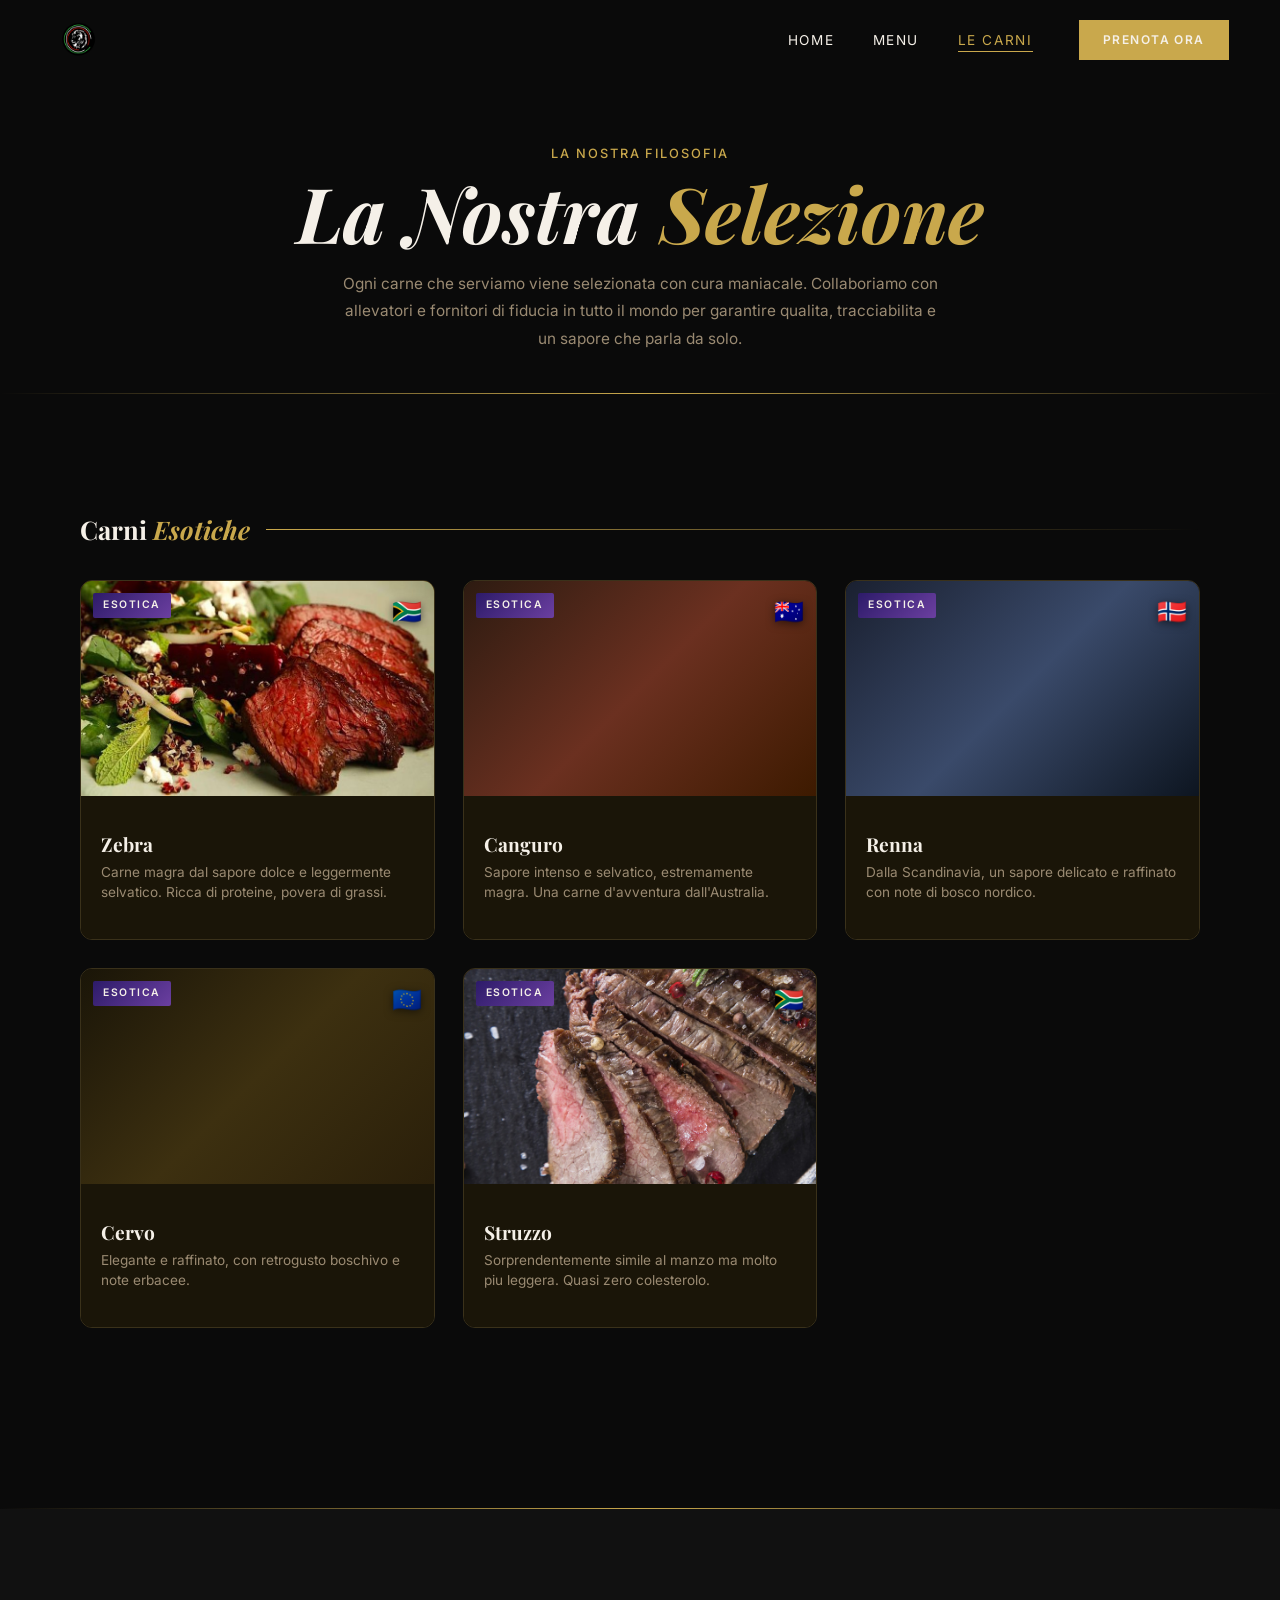
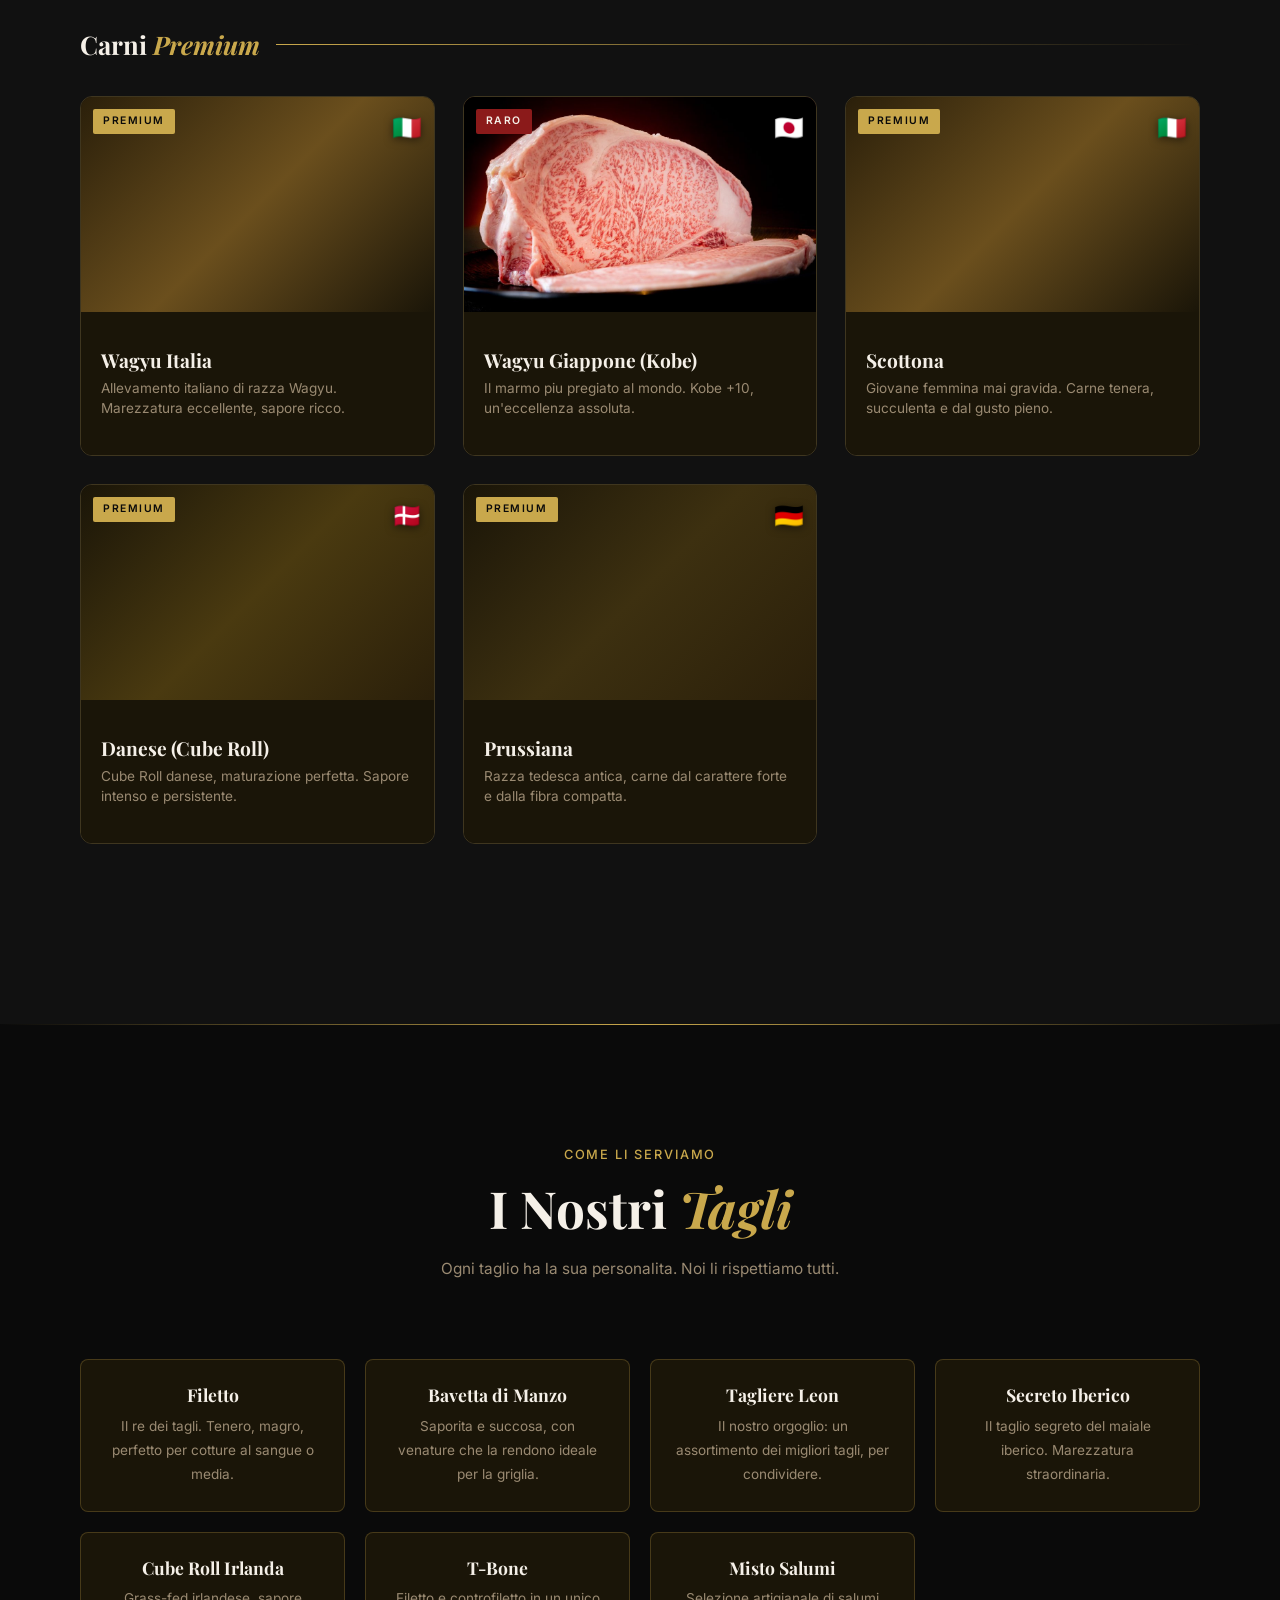
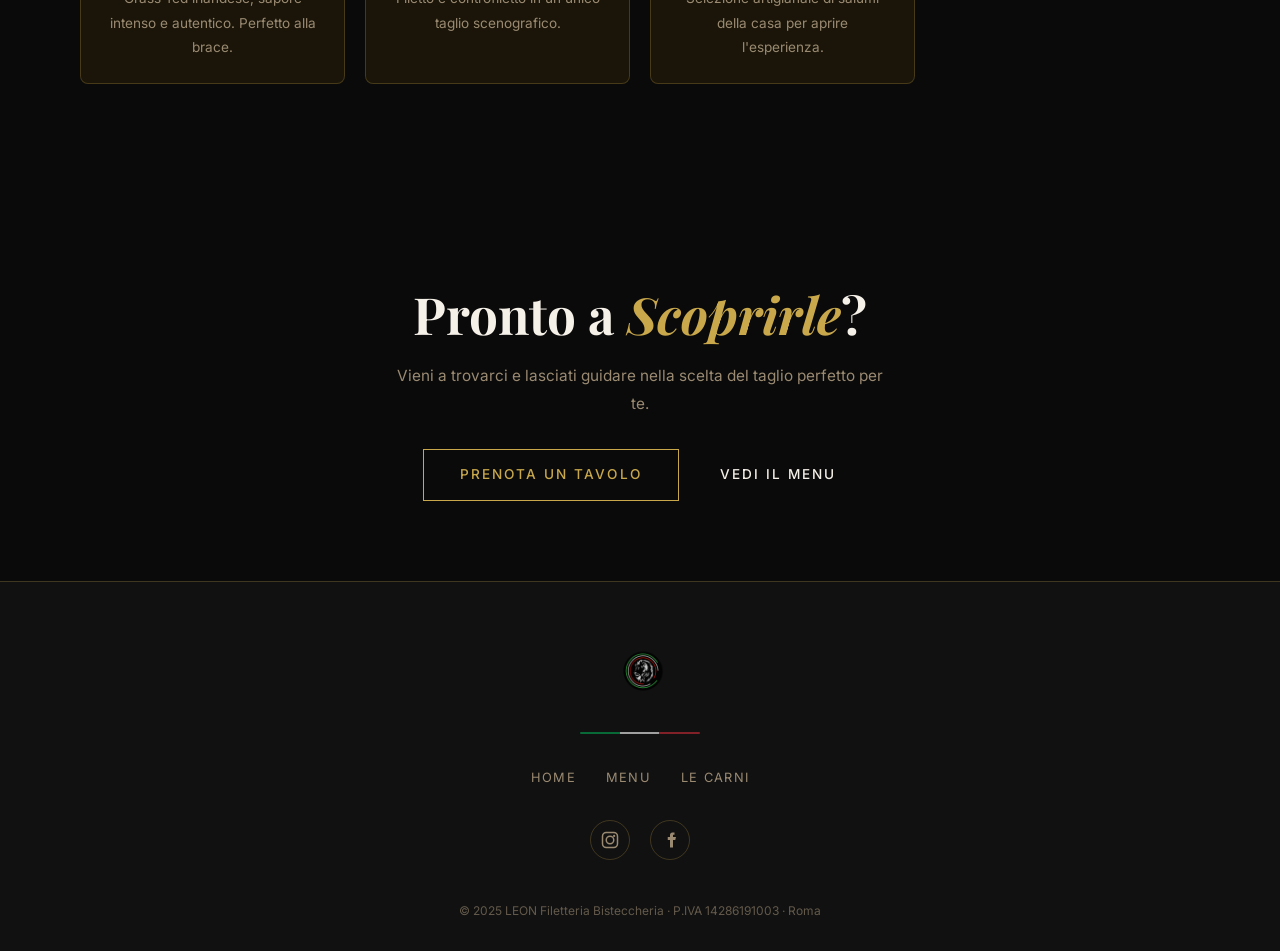
==== commit 29e08c59: "feat: foto reali per i 6 tagli d'eccellenza + link a pagina Carni - Wagyu, Zebra, Struzzo, Tomahawk," ====
--- a/carni.html
+++ b/carni.html
@@ -84,6 +84,7 @@
             <div class="carne-card-inner">
               <div class="carne-card-front">
                 <div class="carne-card-image">
+                  <img src="assets/filetto-zebra.jpg" alt="Filetto di Zebra" loading="lazy">
                   <span class="badge badge-esotico">Esotica</span>
                   <span class="carne-card-flag">&#127487;&#127462;</span>
                 </div>
@@ -168,6 +169,7 @@
             <div class="carne-card-inner">
               <div class="carne-card-front">
                 <div class="carne-card-image">
+                  <img src="assets/filetto-struzzo.jpg" alt="Filetto di Struzzo" loading="lazy">
                   <span class="badge badge-esotico">Esotica</span>
                   <span class="carne-card-flag">&#127487;&#127462;</span>
                 </div>
@@ -228,6 +230,7 @@
             <div class="carne-card-inner">
               <div class="carne-card-front">
                 <div class="carne-card-image">
+                  <img src="assets/wagyu-giappone.jpg" alt="Wagyu Giappone Kobe" loading="lazy">
                   <span class="badge badge-raro">Raro</span>
                   <span class="carne-card-flag">&#127471;&#127477;</span>
                 </div>
--- a/css/components.css
+++ b/css/components.css
@@ -165,6 +165,10 @@
   letter-spacing: 0.12em;
   border-radius: 0 !important;
   margin-left: 8px;
+}
+
+.btn-prenota-nav:visited {
+  color: var(--bg-primary) !important;
 }
 
 .btn-prenota-nav:hover {
@@ -213,11 +217,20 @@
     padding: 16px 24px !important;
     font-size: 0.9rem !important;
     letter-spacing: 0.15em;
-  }
-
-  /* Add bottom padding to footer so it's not hidden behind the bar */
+    color: var(--bg-primary) !important;
+  }
+
+  .mobile-prenota-btn:visited {
+    color: var(--bg-primary) !important;
+  }
+
+  /* Add bottom padding so content isn't hidden behind the bar */
   .footer {
     padding-bottom: 90px;
+  }
+
+  .prenota-section {
+    padding-bottom: calc(var(--section-padding) + 70px);
   }
 }
 
@@ -267,8 +280,13 @@
   font-weight: 600;
 }
 
+.btn-gold:visited {
+  color: var(--bg-primary);
+}
+
 .btn-gold:hover {
   background: var(--gold-light);
+  color: var(--bg-primary);
   transform: translateY(-2px);
   box-shadow: 0 8px 24px rgba(201, 168, 76, 0.3);
 }
@@ -358,6 +376,7 @@
 
 .form-control {
   width: 100%;
+  min-width: 0;
   padding: 14px 18px;
   background: rgba(255, 255, 255, 0.03);
   border: 1px solid var(--border-gold);
@@ -367,6 +386,15 @@
   transition: border-color 0.3s ease, box-shadow 0.3s ease;
   border-radius: 0;
   outline: none;
+  box-sizing: border-box;
+  -webkit-appearance: none;
+  -moz-appearance: none;
+  appearance: none;
+}
+
+input[type="date"].form-control,
+input[type="time"].form-control {
+  min-height: 50px;
 }
 
 .form-control::placeholder {
--- a/css/carni.css
+++ b/css/carni.css
@@ -105,6 +105,15 @@
   width: 100%;
   height: 60%;
   position: relative;
+  overflow: hidden;
+}
+
+.carne-card-image img {
+  width: 100%;
+  height: 100%;
+  object-fit: cover;
+  position: absolute;
+  inset: 0;
 }
 
 /* Gradient placeholder diversi per tipo */
